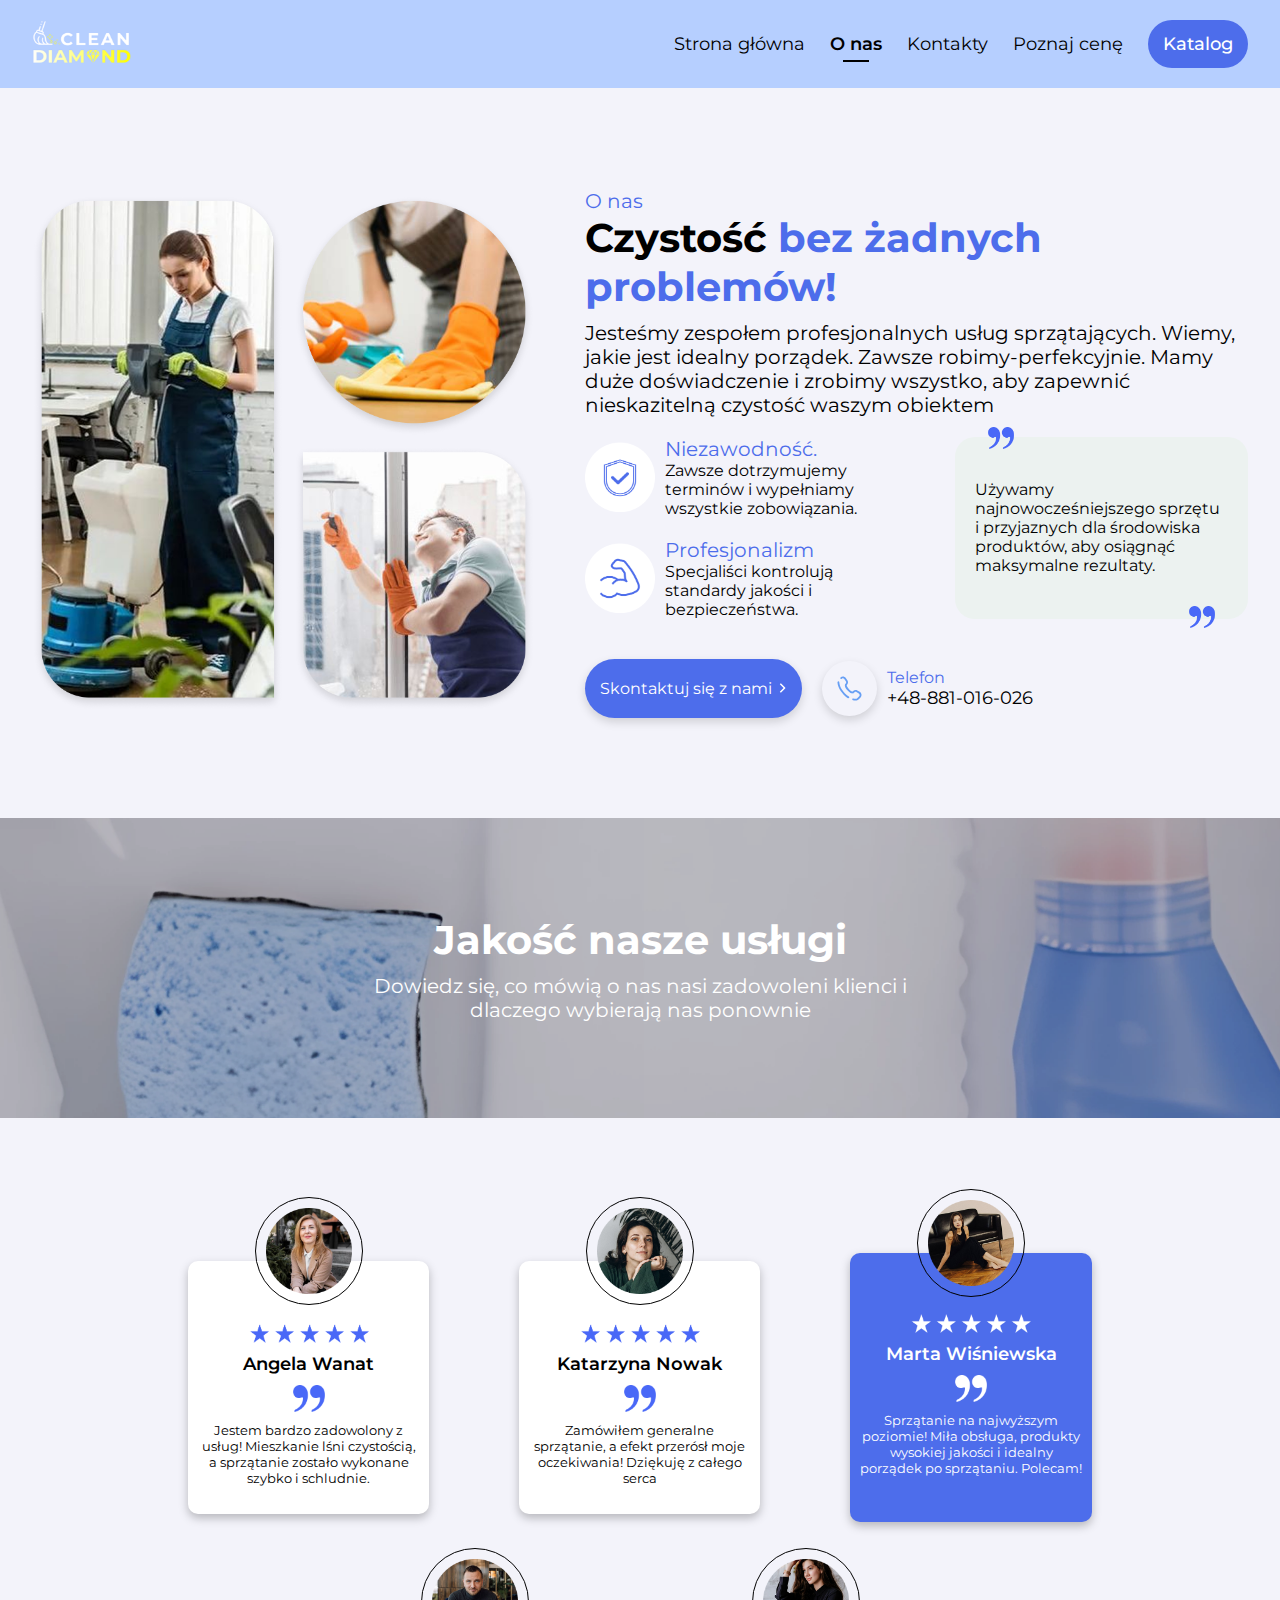
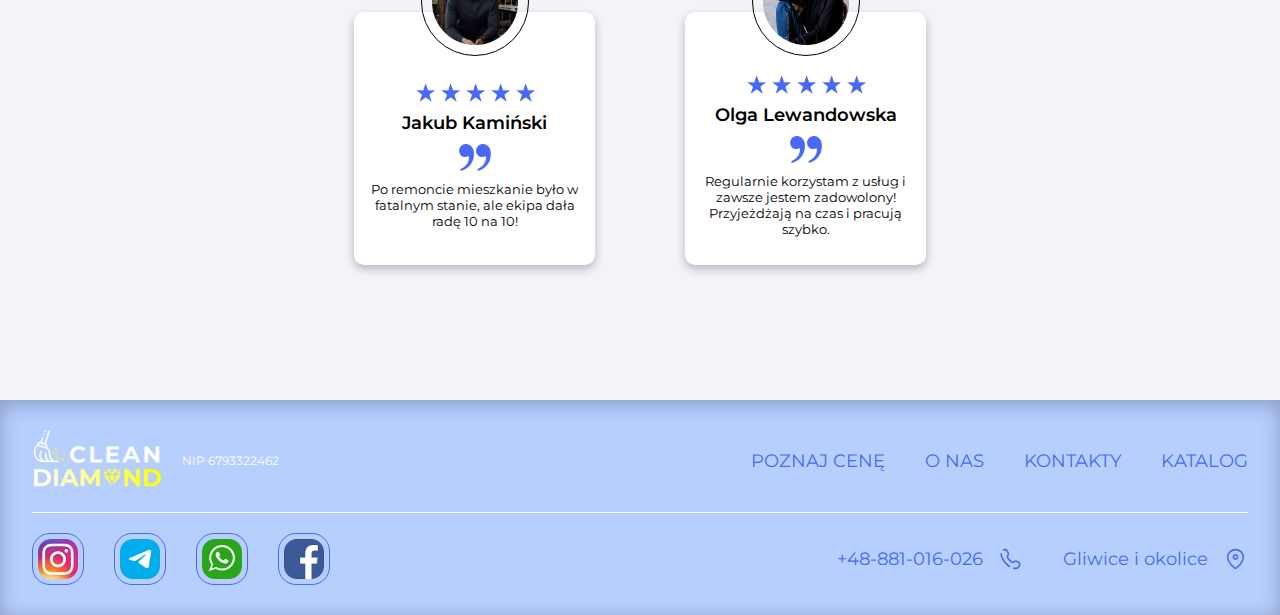
==== pages/about.html @ b9f2140c "fix" ====
<!DOCTYPE html>
<html lang="en">
<head>
  <meta charset="UTF-8">
  <meta name="viewport" content="width=device-width, initial-scale=1.0">
  <title>Clean Diamond | About</title>
  <link rel="stylesheet" href="../css/index.css">
  <link rel="stylesheet" href="../css/styles.css">
</head>
<body>

  <header class="header__wrapper">
    <div class="container">
      <nav class="navbar">
        <div class="navbar__logo">
          <img src="../imgs/logo.png" alt="">
        </div>
        <div class="navbar__info">
          <a class="navbar__info_number" href="tel:+48881016026">
            <p class="navbar__info_number_phone">+48-881-016-026</p>
            <img src="../icons/phone.svg" alt="">
          </a>
          <a class="navbar__info_location" href="https://www.google.com/maps" target="_blank">
            <p class="navbar__info_location_text">Gliwice i okolice</p>
            <img src="../icons/location.png" alt="">
          </a>
        </div>
        <div class="navbar__buttons">
          <ul class="navbar__links">
            <a href="../index.html" class="navbar__link">
              <li>Strona główna</li>
            </a>
            <a href="about.html" class="navbar__link navbar__active">
              <li>O nas</li>
            </a>
            <a href="contact.html" class="navbar__link">
              <li>Kontakty</li>
            </a>
            <a href="priceCalculator.html" class="navbar__link">
              <li>Poznaj cenę</li>
            </a>
            <a class="navbar__btn" href="#">Katalog</a>
          </ul>
        </div>
        <button class="navbar__burger_btn">
          <img src="../icons/burger_icon.png" alt="">
        </button>
      </nav>
    </div>
    <div class="header__mini_wrapper">
      <div class="header__mini_container">
        <a class="header__mini_catalog_btn" href="#">Katalog</a>
        <div class="headerr__mini_links_container">
          <a class="header__mini_link" href="../index.html">
            <div class="header__mini_link_info">
              <img src="../icons/home_icon.png" alt="">
              <p class="header__mini_link_info_text">Strona główna</p>
            </div>
            <img src="../icons/arrow_right.svg" alt="">
          </a>
          <a class="header__mini_link" href="about.html">
            <div class="header__mini_link_info">
              <img src="../icons/info_icon.png" alt="">
              <p class="header__mini_link_info_text header__mini_active">O nas</p>
            </div>
            <img src="../icons/arrow_right.svg" alt="">
          </a>
          <a class="header__mini_link" href="contact.html">
            <div class="header__mini_link_info">
              <img src="../icons/phone_icon.svg" alt="">
              <p class="header__mini_link_info_text">Kontakty</p>
            </div>
            <img src="../icons/arrow_right.svg" alt="">
          </a>
          <a class="header__mini_link" href="priceCalculator.html">
            <div class="header__mini_link_info">
              <img src="../icons/calculator_icon.png" alt="">
              <p class="header__mini_link_info_text">Poznaj cenę</p>
            </div>
            <img src="../icons/arrow_right.svg" alt="">
          </a>
          <a class="header__mini_link" href="tel:+48881016026">
            <div class="header__mini_info_number">
              <p class="header__mini_info_number_phone">+48-881-016-026</p>
              <img src="../icons/phone.svg" alt="">
            </div>
          </a>
          <a class="header__mini_link" href="https://www.google.com/maps" target="_blank">
            <div class="header__mini_info_location">
              <p class="header__mini_info_location_text">Gliwice i okolice</p>
              <img src="../icons/location.png" alt="">
            </div>
          </a>
        </div>
      </div>
    </div>
  </header>
  <section class="hero__wrapper_about">
    <div class="container hero__container_about">
      <div class="hero__img_container_about">
        <img src="../imgs/about_hero_img.png" alt="">
      </div>
      <div class="hero__content_container_about">
        <div class="hero__text_container">
          <div class="hero__content_title_container">
            <div class="hero__content_title_text">
              <p class="hero__content_title_about">O nas</p>
              <h4 class="hero__content_title_about_about">Czystość <span>bez żadnych problemów!</span></h4>
            </div>
            <p class="hero__content_title_desc_about">Jesteśmy zespołem profesjonalnych usług sprzątających. Wiemy, jakie jest idealny porządek. Zawsze robimy-perfekcyjnie. Mamy duże doświadczenie i zrobimy wszystko, aby zapewnić nieskazitelną czystość waszym obiektem</p>
          </div>
          <div class="hero__info_container_about">
            <div class="hero__cards_container">
              <div class="hero__card_container">
                <img src="../icons/verified_icon.png" alt="">
                <div class="hero__card_text_container">
                  <p class="hero__card_title">
                    Niezawodność.
                  </p>
                  <p class="hero__card_desc">Zawsze dotrzymujemy terminów i wypełniamy wszystkie zobowiązania.</p>
                </div>
              </div>
              <div class="hero__card_container">
                <img src="../icons/strong_arm_icon.png" alt="">
                <div class="hero__card_text_container">
                  <p class="hero__card_title">
                    Profesjonalizm
                  </p>
                  <p class="hero__card_desc">Specjaliści kontrolują standardy jakości i bezpieczeństwa.</p>
                </div>
              </div>
            </div>
            <div class="hero__quote_container">
              <div class="hero__quote_img_top">
                <img src="../icons/quotes_icon.png" alt="">
              </div>
              <p class="hero__quote_text">Używamy najnowocześniejszego sprzętu i przyjaznych dla środowiska produktów, aby osiągnąć maksymalne rezultaty.</p>
              <div class="hero__quote_img_bottom">
                <img src="../icons/quotes_icon.png" alt="">
              </div>
            </div>
          </div>
        </div>
        <div class="hero__btns_container_about">
          <a class="hero__contact_btn_about" href="../pages/contact.html">
            <p class="hero__contact_btn_text_about">Skontaktuj się z nami</p>
            <img src="../icons//arrow_right_white.svg" alt="">
          </a>
          <div class="hero__contact_phone_about">
            <div class="hero__contact_phone_img_about">
              <img src="../icons/phone.svg" alt="">
            </div>
            <div class="hero__contact_phone_text_about">
              <p class="hero__contact_phone_title_about">Telefon</p>
              <p class="hero__contact_phone_desc_about">+48-881-016-026</p>
            </div>
          </div>
        </div>
      </div>
    </div>
  </section>
  <section class="info__wrapper">
    <div class="info__img_container">
      <img src="../imgs/about_section_img.png" alt="">
    </div>
    <div class="info__text_wrapper">
      <div class="container info__container">
        <div class="info__text_container">
          <h4 class="info__text_title">Jakość nasze usługi</h4>
          <p class="info__text_desc">Dowiedz się, co mówią o nas nasi zadowoleni klienci i dlaczego wybierają nas ponownie</p>
        </div>
      </div>
    </div>
  </section>
  <section class="reviews__wrapper about">
    <div class="container reviews__container">
      <div class="reviews__content about">
        <div class="reviews__cards__container about">
          <div class="review__card about">
            <div class="review__card_img about">
              <img src="../imgs/anna_img.png" alt="">
            </div>
            <div class="review__name about">
              <div class="review__rating">
                <img src="../icons/blue_star_small.png" alt="">
                <img src="../icons/blue_star_small.png" alt="">
                <img src="../icons/blue_star_small.png" alt="">
                <img src="../icons/blue_star_small.png" alt="">
                <img src="../icons/blue_star_small.png" alt="">
              </div>
            <h4 class="review__person_name about">Angela Wanat</h4>
            </div>
            <img src="../icons/quotes_icon.png" alt="">
            <p class="review__text about">Jestem bardzo zadowolony z usług! Mieszkanie lśni czystością, a sprzątanie zostało wykonane szybko i schludnie.</p>
          </div>
          <div class="review__card about">
            <div class="review__card_img about">
              <img src="../imgs/katarzyna_img.png" alt="">
            </div>
            <div class="review__name about">
              <div class="review__rating">
                <img src="../icons/blue_star_small.png" alt="">
                <img src="../icons/blue_star_small.png" alt="">
                <img src="../icons/blue_star_small.png" alt="">
                <img src="../icons/blue_star_small.png" alt="">
                <img src="../icons/blue_star_small.png" alt="">
              </div>
            <h4 class="review__person_name about">Katarzyna Nowak</h4>
            </div>
            <img src="../icons/quotes_icon.png" alt="">
            <p class="review__text about">Zamówiłem generalne sprzątanie, a efekt przerósł moje oczekiwania! Dziękuję z całego serca</p>
          </div>
          <div class="review__card about review__card_main about">
            <div class="review__card_img about">
              <img src="../imgs/marta_img.png" alt="">
            </div>
            <div class="review__name about">
              <div class="review__rating">
                <img src="../icons/white_star_small.png" alt="">
                <img src="../icons/white_star_small.png" alt="">
                <img src="../icons/white_star_small.png" alt="">
                <img src="../icons/white_star_small.png" alt="">
                <img src="../icons/white_star_small.png" alt="">
              </div>
            <h4 class="review__person_name review__person_name_main about">Marta Wiśniewska</h4>
            </div>
            <img src="../icons/quotes_white_icon.png" alt="">
            <p class="review__text review__text_main about">Sprzątanie na najwyższym poziomie! Miła obsługa, produkty wysokiej jakości i idealny porządek po sprzątaniu. Polecam!</p>
          </div>
          <div class="review__card about">
            <div class="review__card_img about">
              <img src="../imgs/jakub_img.png" alt="">
            </div>
            <div class="review__name about">
              <div class="review__rating">
                <img src="../icons/blue_star_small.png" alt="">
                <img src="../icons/blue_star_small.png" alt="">
                <img src="../icons/blue_star_small.png" alt="">
                <img src="../icons/blue_star_small.png" alt="">
                <img src="../icons/blue_star_small.png" alt="">
              </div>
            <h4 class="review__person_name about">Jakub Kamiński</h4>
            </div>
            <img src="../icons/quotes_icon.png" alt="">
            <p class="review__text about">Po remoncie mieszkanie było w fatalnym stanie, ale ekipa dała radę 10 na 10!</p>
          </div>
          <div class="review__card about">
            <div class="review__card_img about">
              <img src="../imgs/olga_img.png" alt="">
            </div>
            <div class="review__name about">
              <div class="review__rating">
                <img src="../icons/blue_star_small.png" alt="">
                <img src="../icons/blue_star_small.png" alt="">
                <img src="../icons/blue_star_small.png" alt="">
                <img src="../icons/blue_star_small.png" alt="">
                <img src="../icons/blue_star_small.png" alt="">
              </div>
            <h4 class="review__person_name about">Olga Lewandowska</h4>
            </div>
            <img src="../icons/quotes_icon.png" alt="">
            <p class="review__text about">Regularnie korzystam z usług i zawsze jestem zadowolony! Przyjeżdżają na czas i pracują szybko.</p>
          </div>
        </div>
      </div>
    </div>
  </section>
  <footer class="footer__wrapper">
    <div class="container footer__container">
      <div class="footer__top">
        <div class="footer__top_logo">
          <img src="../imgs/logo.png" alt="">
          <p class="footer__top_nip">NIP <span>679</span><span>332</span><span>2462</span></p>
        </div>
        <div class="footer__links_top">
          <a class="footer__link_top" href="priceCalculator.html">Poznaj cenę</a>
          <a class="footer__link_top" href="about.html">O nas</a>
          <a class="footer__link_top" href="contact.html">Kontakty</a>
          <a class="footer__link_top" href="#">Katalog</a>
        </div>
      </div>
      <div class="footer__divider"></div>
      <div class="footer__bottom">
        <div class="footer__bottom_socials">
          <a class="footer__bottom_social" href="#">
            <img src="../icons/instagram_default.png" alt="">
          </a>
          <a class="footer__bottom_social" href="#">
            <img src="../icons/telegram_default.png" alt="">
          </a>
          <a class="footer__bottom_social" href="#">
            <img src="../icons/whatapp_default.png" alt="">
          </a>
          <a class="footer__bottom_social" href="#">
            <img src="../icons/facebook_default.png" alt="">
          </a>
        </div>
        <div class="footer__links_bottom">
          <a class="footer__link_bottom" href="tel:+48881016026">
            <p class="footer__link_phone"><span>+48-881</span><span>-016-026</span></p>
            <img src="../icons/phone_darkblue_icon.svg" alt="">
          </a>
          <a class="footer__link_bottom" href="https://www.google.com/maps" target="_blank">
            <p class="footer__link_location">Gliwice i okolice</p>
            <img src="../icons/location_darkblue_icon.svg" alt="">
          </a>
        </div>
      </div>
    </div>
  </footer>

  <script src="../js/navbarHandler.js" defer></script>
</body>
</html>
---- css/index.css ----
@import url('https://fonts.googleapis.com/css2?family=Montserrat:ital,wght@0,100..900;1,100..900&display=swap');

:root {
  --clr-white: #fff;
  --clr-black: #000;
  --clr-lightblue: #B6CFFF;
  --clr-blue: #4D6DEB;
  --clr-darkblue: #08091D;
  --clr-grey: #F3F3FA;
  --clr-darkgrey: #888888;
  --clr-yellow: #F3F301;
  --clr-lightgreen: #ECF2F0;
}

* {
  margin: 0;
  padding: 0;
  font-family: "Montserrat", serif;
  list-style: none;
  text-decoration: none;
  box-sizing: border-box;
}

html, body {
  margin: 0;
  padding: 0;
  height: 100%;
}

html {
  scroll-behavior: smooth;
}

html::-webkit-scrollbar {
  display: none;
}

body {
  background-color: var(--clr-grey);
}

a {
  color: var(--clr-black);
}

img,
picture,
video,
canvas,
svg {
  display: block;
  max-width: 100%;
  user-select: none;
  -webkit-user-drag: none;
}

button {
  display: inline-block;
  padding: 0;
  border: none;
  background: none;
  cursor: pointer;
}

.container {
  height: 100%;
  width: 100%;
  margin-left: auto;
  margin-right: auto;
  padding-left: .5rem;
  padding-right: .5rem;
  padding: 0 2rem;
}

.overflow_hidden {
  overflow: hidden;
}

@media (min-width: 475px) {
  .container {
    max-width: 475px;
  }
}

@media (min-width: 640px) {
  .container {
    max-width: 640px;
  }
}

@media (min-width: 768px) {
  .container {
    max-width: 768px;
  }
}

@media (min-width: 1024px) {
  .container {
    max-width: 1024px;
  }
}

@media (min-width: 1280px) {
  .container {
    max-width: 1280px;
  }
}

@media (min-width: 1536px) {
  .container {
    max-width: 1536px;
  }
}
---- css/styles.css ----
.header__wrapper {
  background-color: var(--clr-lightblue);
  height: 88px;
  width: 100%;
  z-index: 10;
}

.navbar {
  display: flex;
  align-items: center;
  justify-content: space-between;
  position: relative;
  height: 100%;
}

.navbar__logo img {
  width: 100%;
  height: 100%;
  max-width: 100px;
  max-height: 47px;
}

.navbar__info {
  display: flex;
  align-items: center;
  gap: 40px;
}

.navbar__info_number,
.navbar__info_location {
  display: flex;
  align-items: center;
  gap: 15px;
}

.navbar__info_number img,
.navbar__info_location img {
  width: 100%;
  height: 100%;
  max-width: 25px;
  max-height: 25px;
}

.navbar__info_number_phone,
.navbar__info_location_text {
  text-wrap: nowrap;
  font-size: 18px;
}

.navbar__buttons {
  display: flex;
  align-items: center;
}

.navbar__links {
  display: flex;
  align-items: center;
  height: 100%;
  gap: 25px;
}

.navbar__link {
  font-size: 18px;
  font-weight: 400;
  padding: 5px 0;
  position: relative;
  text-decoration: none;
}

.navbar__link::after {
  content: "";
  position: absolute;
  bottom: -2px;
  left: 50%;
  width: 0;
  height: 2px;
  background-color: var(--clr-black);
  transition: width 0.3s ease-in-out, left 0.3s ease-in-out;
}

.navbar__link:hover::after {
  width: 50%;
  left: 25%;
}

.navbar__active {
  font-weight: 600;
  position: relative;
}

.navbar__active::after {
  content: "";
  position: absolute;
  bottom: -2px;
  left: 25%;
  width: 50%;
  height: 2px;
  background-color: var(--clr-black);
}

.navbar__active:hover::after {
  width: 50%;
  left: 25%;
}

.navbar__btn {
  background-color: var(--clr-blue);
  border-radius: 45px;
  padding: 13px 15px;
  font-size: 18px;
  color: var(--clr-white);
  font-weight: 500;
}

.navbar__burger_btn {
  display: none;
}

.header__mini_wrapper {
  display: none;
  position: absolute;
  width: 100%;
  height: 100%;
  justify-content: center;
  background-color: rgba(243, 243, 250, 0.95);
  z-index: 10;
}

.header__mini_wrapper.open {
  display: flex;
}

.header__mini_container {
  width: 100%;
  padding: 20px;
  display: flex;
  flex-direction: column;
  gap: 20px;
}

.header__mini_catalog_btn {
  text-align: center;
  background-color: var(--clr-blue);
  color: var(--clr-white);
  border-radius: 5px;
  font-size: 18px;
  padding: 13px 55px;
  font-weight: 500;
}

.headerr__mini_links_container {
  display: flex;
  flex-direction: column;
  gap: 10px;
}

.header__mini_link {
  display: flex;
  align-items: center;
  justify-content: space-between;
  padding: 10px 20px;
  background-color: var(--clr-white);
  border-radius: 5px;
}

.header__mini_link img {
  width: 100%;
  height: 100%;
  max-width: 15px;
  max-height: 30px;
}

.header__mini_link_info {
  display: flex;
  align-items: center;
  gap: 10px;
}

.header__mini_link_info img {
  width: 100%;
  height: 100%;
  max-width: 30px;
  max-height: 30px;
}

.header__mini_link_info_text {
  font-size: 18px;
}

.header__mini_active {
  font-weight: 600;
}

.header__mini_info {
  display: flex;
  flex-direction: column;
  gap: 5px;
}

.header__mini_info_number,
.header__mini_info_location {
  display: flex;
  align-items: center;
  justify-content: center;
  gap: 15px;
  flex: 1;
}

.hero__wrapper_home {
  display: flex;
}

.hero__container_home {
  display: flex;
  flex-direction: column;
}

.hero__container_content_home {
  min-height: 650px;
  height: auto;
  display: flex;
  align-items: center;
  justify-content: space-between;
  gap: 3rem;
}

.hero__img_container_home img {
  width: 100%;
  height: 100%;
  max-width: 531px;
  max-height: 531px;
}

.hero__info_container_home {
  display: flex;
  flex-direction: column;
  gap: 20px;
  max-width: 549px;
  width: 100%;
}

.hero__info_title_home {
  font-size: 60px;
  width: 100%;
  overflow-wrap: anywhere;
}

.hero__info_title_home span {
  color: var(--clr-blue);
}

.hero__info_desc_home {
  font-size: 20px;
}

.hero__info_btns_home {
  display: flex;
  align-items: center;
  gap: 15px;
}

.hero__info_price_btn_home {
  display: flex;
  align-items: center;
  background-color: var(--clr-blue);
  padding: 15px;
  color: var(--clr-white);
  border-radius: 45px;
  gap: 10px;
  font-weight: 500;
  box-shadow: 0 4px 10px rgba(0, 0, 0, 0.15);
}

.hero__info_inst_btn_home {
  background-color: var(--clr-yellow);
  flex-shrink: 0;
  border-radius: 45px;
  padding: 13px;
  box-shadow: 0 4px 10px rgba(0, 0, 0, 0.15);
}

.hero__info_price_btn_home img {
  width: 100%;
  height: 100%;
  max-width: 10px;
  max-height: 20px;
}

.hero__info_inst_btn_home img {
  width: 100%;
  height: 100%;
  max-width: 25px;
  max-height: 25px;
}

.experience__wrapper {
  background-color: var(--clr-darkblue);
}

.experience__container {
  display: flex;
  flex-direction: column;
  justify-content: center;
  min-height: 800px;
  height: auto;
}

.experience__cards_container {
  position: relative;
  display: flex;
  justify-content: space-between;
  transform: translateY(5rem);
}

.experience__cards_container img {
  width: fit-content;
}

.experience__card {
  max-width: 382px;
  display: flex;
  flex-direction: column;
  gap: 10px;
  background-color: rgba(253, 254, 255, 0.95);
  border-radius: 20px;
  padding: 30px 60px;
  box-shadow: 0 4px 10px rgba(0, 0, 0, 0.15);
}

.experience__card img {
  width: 100%;
  height: 100%;
  max-width: 50px;
  max-height: 50px;
}

.experience__card_title {
  font-size: 20px;
}

.experience__card_desc {
  font-size: 18px;
}

.experience__info_container {
  display: flex;
  align-items: center;
  justify-content: space-between;
}

.experience__info_text_container {
  max-width: 609px;
  display: flex;
  flex-direction: column;
  gap: 40px;
}

.experience__info_top_text {
  display: flex;
  flex-direction: column;
  gap: 15px;
}

.experience__info_text_title_container {
  display: flex;
  flex-direction: column;
  gap: 5px;
}

.experience__info_text_about {
  background-color: var(--clr-blue);
  border-radius: 5px;
  padding: 5px 10px;
  color: var(--clr-white);
  width: fit-content;
  font-size: 20px;
}

.experience__info_text_title {
  color: var(--clr-white);
  font-size: 40px;
  font-weight: 400;
}

.experience__info_text_desc {
  font-size: 20px;
  color: var(--clr-white);
}

.experience__info_img_container {
  flex-shrink: 0;
}

.experience__info_img_container img {
  width: 100%;
  height: 100%;
  max-width: 494px;
  max-height: 361px;
}

.experience__info_experience_container {
  display: flex;
  align-items: center;
  width: 100%;
  gap: 50px;
}

.experience__info_experience {
  display: flex;
  flex-direction: column;
}

.experience__info_experience_title {
  color: var(--clr-yellow);
  font-size: 30px;
  font-weight: 400;
}

.experience__info_experience_desc {
  font-size: 16px;
  color: var(--clr-white);
  max-width: 90%;
}

.experience__companies_container {
  left: 0;
  top: 0;
  position: relative;
  transform: translateY(-6rem);
  width: 100%;
  background-color: var(--clr-white);
  display: flex;
  align-items: center;
  justify-content: center;
  flex-wrap: wrap;
  gap: 130px;
  border-radius: 20px;
  padding: 70px 0;
  box-shadow: 0 4px 10px rgba(0, 0, 0, 0.1);
}

.experience__company img {
  width: 100%;
  height: 100%;
  max-width: 226px;
  max-height: 60px;
}

.reviews__wrapper {
  min-height: 800px;
  height: auto;
  display: flex;
}

.reviews__container {
  position: relative;
  display: flex;
  flex-direction: column;
  justify-content: center;
  height: auto;
}

.reviews__content {
  display: flex;
  flex-direction: column;
  justify-content: center;
  align-items: center;
  padding: 0 0 100px 0;
  gap: 20px;
  position: relative;
}

.reviews__title {
  font-size: 40px;
  text-align: center;
  margin-bottom: 7rem;
}

.reviews__title span {
  color: var(--clr-blue);
}

.reviews__cards__container {
  display: flex;
  flex-wrap: wrap;
  align-items: center;
  justify-content: center;
  gap: 40px;
}

.review__card {
  display: flex;
  align-items: center;
  justify-content: center;
  flex-direction: column;
  gap: 10px;
  background-color: var(--clr-white);
  border-radius: 10px;
  position: relative;
  padding: 80px 10px 20px 10px;
  width: 100%;
  height: 100%;
  max-width: 309px;
  height: 273px;
  box-shadow: 0 4px 10px rgba(0, 0, 0, 0.25);
}

.review__card img {
  width: 100%;
  height: 100%;
  max-width: 44px;
  max-height: 27px;
}

.review__card_main {
  background-color: var(--clr-blue);
  height: 100%;
  height: 291px;
}

.review__card_img img {
  width: 100%;
  height: 100%;
  max-width: 120px;
  max-height: 120px;
}

.review__card_main > .review__card_img img {
  width: 100%;
  height: 100%;
  max-width: 130px;
  max-height: 130px;
}

.review__card_img {
  position: absolute;
  top: -5rem;
  padding: 10px;
  border-radius: 100px;
  border: 1px solid var(--clr-black);
  width: fit-content;
}

.review__name {
  display: flex;
  flex-direction: column;
  align-items: center;
  gap: 5px;
}

.review__rating {
  display: flex;
  align-items: center;
  justify-content: center;
  flex-wrap: wrap;
  width: 100%;
  max-width: 170px;
  gap: 5px;
}

.review__rating img {
  width: 100%;
  height: 100%;
  max-width: 30px;
  max-height: 30px;
}

.review__person_name {
  font-size: 21px;
  text-align: center;
  font-weight: 600;
}

.review__person_name_main {
  color: var(--clr-white);
}

.review__text {
  font-size: 16px;
  color: var(--clr-black);
  text-align: center;
}

.review__text_main {
  color: var(--clr-white);
  font-size: 18px;
}

.footer__wrapper {
  display: flex;
  align-items: center;
  padding: 30px 0;
  box-shadow: inset 0 4px 20px rgba(0, 0, 0, 0.25);
  background-color: var(--clr-lightblue);
  min-height: 186px;
}

.footer__container {
  display: flex;
  flex-direction: column;
  gap: 20px;
}

.footer__top,
.footer__bottom {
  display: flex;
  align-items: center;
  justify-content: space-between;
}

.footer__top_logo {
  display: flex;
  align-items: center;
  gap: 20px;
}

.footer__top_logo img {
  width: 100%;
  height: 100%;
  max-width: 130px;
  max-height: 62px;
}

.footer__top_nip {
  color: #FDFDFD;
  font-size: 12px;
}

.footer__links_top,
.footer__links_bottom {
  display: flex;
  align-items: center;
  gap: 40px;
}

.footer__link_top {
  text-transform: uppercase;
}

.footer__link_top,
.footer__link_bottom {
  color: #4968F7;
  font-size: 18px;
  display: flex;
  align-items: center;
  gap: 15px;
}

.footer__divider {
  width: 100%;
  height: 1px;
  background-color: var(--clr-white);
}

.footer__bottom_socials {
  display: flex;
  align-items: center;
  gap: 30px;
}

.footer__bottom_social {
  padding: 5px;
  border-radius: 18px;
  border: 1px solid #4968F7;
}

.footer__bottom_social img {
  width: 100%;
  height: 100%;
  max-width: 40px;
  max-height: 40px;
}

.navbar__info_number img,
.navbar__info_location img {
  width: 100%;
  height: 100%;
  max-width: 25px;
  max-height: 25px;
}

.services__wrapper {
  margin-top: 60px;
  margin-bottom: 60px;
}

.services__container {
  display: flex;
  flex-direction: column;
  gap: 50px;
}

.services__content_container {
  display: flex;
  gap: 100px;
}

.services__content_left {
  display: flex;
  flex-direction: column;
  gap: 15px;
}

.services__content_img {
  background-color: #DDE1F8;
  border-radius: 0 100px 40px 0;
  width: 358px;
  max-width: 358px;
  height: 635px;
  max-height: 635px;
  position: relative;
}

.services__content_img img {
  position: absolute;
  width: 100%;
  transform: translateX(1.5rem);
}

.services__content_left_btns {
  display: flex;
  gap: 20px;
}

.services__content_left_order_btn {
  display: flex;
  align-items: center;
  justify-content: center;
  background-color: var(--clr-blue);
  border-radius: 46px;
  padding: 20px 15px;
  color: var(--clr-white);
  box-shadow: 0 4px 10px rgba(0, 0, 0, 0.15);
  gap: 5px;
  flex: 1;
}

.services__content_left_order_btn img {
  width: 100%;
  height: 100%;
  max-width: 10px;
  max-height: 20px;
}

.services__content_left_phone {
  display: flex;
  align-items: center;
  justify-content: center;
  padding: 15px;
  border-radius: 110px;
  background-color: var(--clr-white);
  box-shadow: 0 4px 10px rgba(0, 0, 0, 0.15);
}

.services__content_right {
  flex: 3;
  display: flex;
  flex-direction: column;
  gap: 30px;
}

.service__info_container {
  display: flex;
  flex-direction: column;
  gap: 10px;
}

.service__info_main {
  display: flex;
  align-items: center;
  justify-content: space-between;
  background-color: var(--clr-white);
  flex-wrap: wrap;
  padding: 25px;
  border-radius: 10px;
  gap: 20px;
  box-shadow: 0 4px 10px rgba(0, 0, 0, 0.15);
}

.service__info_main_title {
  display: flex;
  align-items: center;
  gap: 20px;
}

.service__info_main_title img {
  width: 100%;
  height: 100%;
  max-width: 50px;
  max-height: 50px;
}

.service__info_main_title_text {
  font-size: 20px;
}

.service__info_price {
  gap: 5px;
  font-size: 20px;
  color: var(--clr-darkgrey);
  font-weight: 500;
  text-align: end;
  flex-wrap: wrap;
}

.service__info_price_variant {
  display: flex;
  align-items: center;
  justify-content: space-between;
  background-color: #F5F5F5;
  padding: 20px 25px;
  gap: 20px;
}

.service__info_price_variant_title {
  font-size: 20px;
  font-weight: 500;
}

.services__cards_container {
  display: grid;
  grid-template-columns: repeat(2, 1fr);
  gap: 20px;
}

.services__card {
  flex: 1;
  display: flex;
  align-items: center;
  padding: 20px;
  gap: 10px;
  border-radius: 20px;
  background-color: #08091D;
}

.services__card img {
  width: 100%;
  height: 100%;
  max-width: 78px;
  max-height: 78px;
}

.services__card_text {
  display: flex;
  flex-direction: column;
  gap: 10px;
  overflow-wrap: anywhere;
  width: 100%;
}

.services__card_title {
  color: var(--clr-white);
  font-size: 18px;
  font-weight: 500;
}

.services__card_desc {
  color: var(--clr-white);
  font-size: 16px;
  font-weight: 400;
  overflow-wrap: anywhere;
}

.hero__wrapper_contact {
  margin-top: 1rem;
  min-height: 90vh;
}

.hero__container_contact {
  display: flex;
  justify-content: center;
  gap: 4rem;
  position: relative;
  top: -100px;
  height: fit-content;
}

.hero__wrapper_img_contact {
  width: 100%;
  height: 300px;
  overflow: hidden;
}

.hero__wrapper_img_contact img {
  width: 100%;
  height: 100%;
  object-fit: cover;
}

.hero__form_container {
  display: flex;
  flex-direction: column;
  height: 100%;
  gap: 15px;
  flex: 1;
  min-height: 519px;
  background-color: var(--clr-white);
  box-shadow: 0 4px 10px rgba(0, 0, 0, 0.15);
  border-radius: 15px;
  padding: 20px;
}

.hero__form_title {
  font-size: 20px;
  font-weight: 600;
}

.form__input_container {
  display: flex;
  flex-direction: column;
  gap: 5px;
}

.form__inputs__container {
  flex: 1;
  display: flex;
  flex-direction: column;
  gap: 20px;
}

.form__textarea_container {
  flex: 1;
}

.form__name_input_text {
  font-size: 14px;
  font-weight: 600;
}

.form__input_field {
  background-color: #F8F8F8;
  padding: 13px 21px;
  border-radius: 5px;
  font-size: 16px;
  color: #97969B;
  border: none;
  resize: none;
}

.form__input_field::placeholder {
  font-size: 16px;
  color: #97969B;
}

.form__input_field:focus {
  outline: none;
}

.form__textarea {
  flex: 1;
}

.form__bottom_btns {
  display: flex;
  align-items: center;
  justify-content: space-between;
}

.form__bottom_btns_agree {
  display: flex;
  align-items: center;
  gap: 10px;
}

.form__bottom_btn_agree_text {
  font-size: 14px;
}

.form__bottom_btns_send {
  background-color: var(--clr-blue);
  color: var(--clr-white);
  font-size: 18px;
  padding: 13px 15px;
  font-weight: 500;
  border-radius: 45px;
}

.form__bottom_btns_radio {
  appearance: none;
  width: 23px;
  height: 23px;
  border: 2px solid #0057ff;
  border-radius: 4px;
  flex-shrink: 0;
  display: flex;
  align-items: center;
  justify-content: center;
  cursor: pointer;
  position: relative;
  background-color: white;
}

.form__bottom_btns_radio:checked::after {
  content: '';
  width: 6px;
  height: 12px;
  border-right: 3px solid var(--clr-white);
  border-bottom: 3px solid var(--clr-white);
  position: absolute;
  top: 50%;
  left: 50%;
  transform: translate(-50%, -65%) rotate(40deg);
}


.form__bottom_btns_radio:checked {
  background-color: #0057ff;
}

.hero__info_container_contact {
  display: flex;
  align-items: flex-end;
  flex: 2;
}

.hero__info_wrapper_contact {
  display: flex;
  flex-direction: column;
  width: 100%;
  gap: 3rem;
}

.hero__info_title_container_contact {
  display: flex;
  flex-direction: column;
  gap: 5px;
}

.hero__info_title_contact {
  font-size: 40px;
}

.hero__info_title_contact span {
  color: var(--clr-blue);
}

.hero__info_desc_contact {
  font-size: 20px;
}

.hero__info_content_container {
  display: flex;
  gap: 30px;
}

.hero__info_socials {
  display: flex;
  flex-direction: column;
  gap: 30px;
}

.hero__info_social {
  display: flex;
  align-items: center;
  background-color: var(--clr-white);
  gap: 15px;
  padding: 15px 20px;
  border-radius: 15px;
  box-shadow: 0 4px 10px rgba(0, 0, 0, 0.15);
}

.hero__info_social img {
  width: 100%;
  height: 100%;
  max-width: 50px;
  max-height: 50px;
}

.hero__info_social_text {
  display: flex;
  flex-direction: column;
  gap: 10px;
  overflow-wrap: anywhere;
}

.hero__info_social_title {
  font-size: 20px;
}

.hero__info_social_desc {
  font-size: 18px;
}

.hero__info_qrcode {
  border-radius: 15px;
  flex-shrink: 0;
}

.hero__info_qrcode img {
  height: 100%;
  width: 100%;
  object-fit: cover;
  max-width: 275px;
  border-radius: 15px;
  box-shadow: 0 4px 10px rgba(0, 0, 0, 0.15);
}

.hero__wrapper_about {
  padding: 50px 0;
}

.hero__container_about {
  min-height: 70vh;
  height: auto;
  display: flex;
  align-items: center;
  gap: 50px;
}

.hero__img_container_about img {
  width: 100%;
  height: 100%;
  max-width: 503px;
  max-height: 516px;
}

.hero__content_container_about {
  display: flex;
  gap: 40px;
  flex: 2;
  flex-direction: column;
}

.hero__text_container {
  display: flex;
  flex-direction: column;
  gap: 20px;
}

.hero__content_title_container {
  display: flex;
  flex-direction: column;
  gap: 10px;
}

.hero__content_title_text {
  display: flex;
  flex-direction: column;
}

.hero__content_title_about {
  color: var(--clr-blue);
  font-size: 20px;
}

.hero__content_title_about_about {
  color: var(--clr-black);
  font-size: 40px;
}

.hero__content_title_about_about span {
  color: var(--clr-blue);
}

.hero__content_title_desc_about {
  font-size: 20px;
}

.hero__info_container_about {
  display: flex;
  justify-content: center;
  gap: 81px;
}

.hero__cards_container {
  display: flex;
  flex-direction: column;
  gap: 20px;
  flex: 2;
}

.hero__card_container {
  display: flex;
  align-items: center;
  gap: 10px;
}

.hero__card_container img {
  width: 100%;
  height: 100%;
  max-width: 70px;
  max-height: 70px;
}

.hero__card_text_container {
  display: flex;
  flex-direction: column;
}

.hero__card_title {
  color: var(--clr-blue);
  font-size: 20px;
}

.hero__card_desc {
  font-size: 16px;
}

.hero__quote_container {
  display: flex;
  flex-direction: column;
  align-items: center;
  justify-content: center;
  background-color: var(--clr-lightgreen);
  border-radius: 20px;
  padding: 20px;
  position: relative;
  flex: 1.75;
}

.hero__quote_img_top,
.hero__quote_img_bottom {
  width: 100%;
  height: 100%;
  max-width: 44px;
  max-height: 27px;
  display: flex;
  align-items: center;
  justify-content: center;
  position: absolute;
}

.hero__quote_img_top {
  top: -0.75rem;
  align-self: flex-start;
  padding-left: 0.5rem;
}

.hero__quote_img_bottom {
  bottom: -0.75rem;
  align-self: flex-end;
  padding-right: 0.5rem;
}

.hero__btns_container_about {
  display: flex;
  align-items: center;
  gap: 20px;
}

.hero__contact_btn_about {
  display: flex;
  align-items: center;
  padding: 20px 15px;
  border-radius: 45px;
  gap: 5px;
  background-color: var(--clr-blue);
  color: var(--clr-white);
  font-size: 16px;
  box-shadow: 0 4px 10px rgba(0, 0, 0, 0.15);
}

.hero__contact_btn_about img {
  width: 100%;
  height: 100%;
  max-width: 10px;
  max-height: 20px;
}

.hero__contact_phone_img_about img {
  width: 100%;
  height: 100%;
  max-width: 25px;
  max-height: 25px;
}

.hero__contact_phone_about {
  display: flex;
  align-items: center;
  gap: 10px;
}

.hero__contact_phone_img_about {
  padding: 15px;
  border-radius: 110px;
  box-shadow: 0 4px 10px rgba(0, 0, 0, 0.15);
}

.hero__contact_phone_text_about {
  display: flex;
  flex-direction: column;
}

.hero__contact_phone_title_about {
  color: var(--clr-blue);
  font-size: 16px;
}

.hero__contact_phone_desc_about {
  color: var(--clr-black);
  font-size: 18px;
}

.info__wrapper {
  width: 100%;
  position: relative;
  display: flex;
  justify-content: center;
  min-height: 300px;
}

.info__img_container {
  position: absolute;
  inset: 0;
  width: 100%;
  height: 100%;
  z-index: -1;
}

.info__img_container img {
  width: 100%;
  height: 100%;
  object-fit: cover;
}

.info__text_wrapper {
  width: 100%;
  background-color: rgba(8, 9, 29, 0.25);
  display: flex;
  align-items: center;
  justify-content: center;
  padding: 20px;
}

.info__container {
  display: flex;
  align-items: center;
  justify-content: center;
  height: 100%;
}

.info__text_container {
  display: flex;
  flex-direction: column;
  align-items: center;
  justify-content: center;
  width: 550px;
  gap: 10px;
}

.info__text_title {
  color: var(--clr-white);
  font-size: 40px;
  text-align: center;
}

.info__text_desc {
  color: var(--clr-white);
  font-size: 20px;
  text-align: center;
}

.reviews__wrapper.about {
  min-height: 0;
  padding: 10px 0;
  display: flex;
  align-items: center;
  justify-content: center;
}

.reviews__content.about {
  display: flex;
  padding: 125px 0;
}

.review__card.about {
  height: 253px;
  width: 100%;
  max-width: 241px;
  padding: 55px 10px 20px 10px;
}

.review__card_main.about {
  height: 269px;
  width: 100%;
  max-width: 242px;
  padding: 35px 10px 20px 10px;
}

.review__card_img.about {
  top: -4rem;
}

.review__card_img.about {
  width: 100%;
  height: 100%;
  max-width: 108px;
  max-height: 108px;
}

.review__name.about {
  gap: 10px;
}

.review__name.about > .review__rating img {
  width: 100%;
  height: 100%;
  max-width: 20px;
  max-height: 20px;
}

.review__person_name.about,
.review__person_name_main.about {
  font-size: 18px;
}

.review__text.about,
.review__text_main.about {
  font-size: 13px;
}

.reviews__cards__container.about {
  gap: 20px;
  display: flex;
  align-items: center;
  justify-content: center;
}

.hero__wrapper_calc {
  margin-top: 4rem;
  margin-bottom: 4rem;
  display: flex;
  flex-direction: column;
  gap: 40px;
}

.hero__title_calc_wrapper {
  background: linear-gradient(90deg, #D4EDFF, #A2BBEB);
  width: 100%;
  height: 100%;
  max-height: 168px;
  height: 168px;
}

.hero__title_calc_container {
  display: flex;
  align-items: center;
  position: relative;
}

.hero__title_calc_text {
  font-size: 40px;
  display: flex;
  flex-direction: column;
}

.hero__title_calc_text span {
  color: var(--clr-blue);
}

.hero__title_calc_container img {
  position: absolute;
  right: 0;
  bottom: 0;
  width: 100%;
  height: 210px;
  max-width: 483px;
  max-height: 210px;
  transform: translateX(-0.5rem)
}

.hero__content_calc_container {
  display: flex;
  gap: 50px;
}

.hero__services_lists_container {
  display: flex;
  flex-direction: column;
  gap: 20px;
}

.hero__services_list {
  background-color: var(--clr-white);
  border-radius: 10px;
  display: flex;
  flex-direction: column;
  padding: 20px 25px;
  gap: 15px;
}

.hero__services_title {
  font-size: 20px;
  color: var(--clr-black);
}

.hero__services {
  display: flex;
  flex-direction: column;
  gap: 15px;
}

.hero__service {
  display: flex;
  align-items: center;
  padding: 8px 12px;
  border-left: 1px solid #97969B;
  gap: 20px;
}

.hero__service_name {
  font-size: 18px;
  font-weight: 500;
  flex: 1;
  overflow-wrap: anywhere;
}

.hero__services_lists_container {
  flex: 2;
}

.hero__services_divider {
  display: flex;
  align-items: center;
  justify-content: space-between;
  padding: 20px 25px;
  background-color: var(--clr-white);
  border-radius: 10px;
  box-shadow: 0 4px 10px rgba(0, 0, 0, 0.15);
}

.hero__services_divider_title {
  font-size: 20px;
}

.hero__services_divider_desc {
  background-color: #F8F8F8;
  border-radius: 5px;
  padding: 13px 20px;
  width: 100%;
  max-width: 200px;
  display: flex;
  align-items: center;
  justify-content: center;
  color: #97969B;
  font-size: 16px;
}

.hero__service_btn {
  appearance: none;
  width: 23px;
  height: 23px;
  border: 2px solid #0057ff;
  border-radius: 4px;
  flex-shrink: 0;
  display: flex;
  align-items: center;
  justify-content: center;
  cursor: pointer;
  position: relative;
  background-color: white;
}

.hero__service_btn:checked::after {
  content: '';
  width: 6px;
  height: 12px;
  border-right: 3px solid var(--clr-white);
  border-bottom: 3px solid var(--clr-white);
  position: absolute;
  top: 50%;
  left: 50%;
  transform: translate(-50%, -65%) rotate(40deg);
}

.hero__service_btn:checked {
  background-color: #0057ff;
}

.form__error_msg {
  color: #FF6366;
  font-size: 16px;
  font-weight: 500;
  display: none;
}

@media (max-width: 1536px) {
  .experience__cards_container {
    gap: 4rem;
  }

  .services__content_container {
    gap: 80px;
  }

  .reviews__cards__container.about {
    gap: 90px;
  }
}

@media (max-width: 1280px) {

  .hero__container_content_home {
    flex-direction: column-reverse;
    margin: 3rem 0;
  }

  .reviews__cards__container {
    gap: 100px;
  }

  .navbar__info {
    display: none;
  }

  .hero__container_contact {
    top: -80px;
  }
}

@media (max-width: 1024px) {

  .footer__divider {
    display: none;
  }

  .footer__container {
    display: flex;
    flex-direction: column;
    gap: 30px;
  }

  .footer__top {
    flex-direction: column;
    gap: 30px;
  }

  .footer__top_logo {
    flex-direction: column;
    gap: 30px;
  }

  .footer__top_nip {
    font-size: 18px;
  }

  .footer__link_top {
    font-size: 16px;
  }

  .footer__links_top {
    flex-direction: column;
    gap: 20px;
  }

  .footer__links_bottom {
    display: none;
  }

  .footer__bottom {
    justify-content: center;
  }

  .footer__bottom_social {
    padding: 3px;
    border-radius: 18px;
    border-color: var(--clr-white);
  }

  .footer__bottom_social img {
    width: 30px;
    height: 30px;
  }

  .hero__title_calc_text {
    font-size: 25px;
  }

  .experience__card {
    flex: 1;
    min-width: 100%;
  }

  .experience__cards_container {
    flex-wrap: wrap;
  }

  .experience__info_container {
    flex-direction: column;
  }

  .experience__container {
    min-height: 1050px;
  }

  .experience__info_container {
    gap: 40px;
  }

  .experience__info_img_container {
    width: 100%;
    display: flex;
    align-items: center;
    justify-content: center;
  }

  .services__content_img {
    overflow: hidden;
    width: 100%;
    max-width: none;
    display: flex;
    align-items: center;
    justify-content: center;
  }

  .services__content_img img {
    width: 450px;
    transform: translateX(-1.5rem);
    height: 100%;
    object-fit: cover;
  }

  .services__content_container {
    flex-direction: column;
    gap: 40px;
  }

  .services__cards_container {
    grid-template-columns: repeat(1, 1fr);
  }

  .hero__container_contact {
    top: -60px;
  }

  .hero__info_content_container {
    flex-direction: column;
  } 

  .hero__info_qrcode img {
    width: 100%;
    max-width: none;
  }

  .hero__form_container {
    gap: 34px;
  }
  
  .form__bottom_btns_agree {
    overflow-wrap: none;
    width: 100%;
  }

  .form__bottom_btns {
    flex-direction: column;
    gap: 34px;
  }

  .form__bottom_btns_send {
    width: 100%;
  }

  .hero__info_title_contact {
    font-size: 30px;
  }

  .hero__info_desc_contact {
    font-size: 15px;
  }

  .hero__info_social_title {
    font-size: 16px;
  }

  .hero__info_social_desc {
    font-size: 16px;
  }

  .hero__container_about {
    flex-direction: column;
  }

  .hero__info_container_about {
    flex-direction: column;
    gap: 40px;
  }

  .hero__content_title {
    font-size: 30px;
  }

  .hero__content_title_desc_about,
  .hero__card_title {
    font-size: 16px;
  }

  .hero__card_desc,
  .hero__quote_text {
    font-size: 14px;
  }

  .reviews__content.about {
    padding: 100px 0 75px 0;
  }
}

@media (max-width: 768px) {

  .hero__content_calc_container {
    position: relative;
  }

  .hero__calc_form {
    position: absolute;
    height: fit-content;
    width: calc(100% - 2 * 32px);
    left: 32px;
    transform: translateY(-7rem);
  }

  .hero__wrapper_calc {
    margin-top: 1.5rem;
  }
  
  .hero__title_calc_container img {
    display: none;
  }

  .hero__services_lists_container {
    margin-top: 28rem;
  }

  .hero__title_calc_text {
    display: none;
  }

  .hero__content_calc_container {
    flex-direction: column;
  }

  .experience__info_experience_container {
    gap: 20px;
  }

  .hero__info_title_home {
    font-size: 40px;
  }

  .navbar__buttons {
    display: none;
  }

  .navbar__info_location {
    display: flex;
  }

  .navbar__burger_btn {
    display: inline-block;
    display: flex;
    align-items: center;
    justify-content: center;
  }

  .navbar__burger_btn img {
    width: 30px;
    height: 30px;
  }

  .service__info_main_title_text,
  .service__info_price_variant_title,
  .service__info_price {
    font-size: 18px;
  }

  .hero__container_contact {
    top: -120px;
    flex-direction: column;
  }

  .hero__info_wrapper_contact {
    gap: 1rem;
  }

  .services__card {
    padding: 10px 15px;
  }
}

@media (max-width: 640px) {
  .experience__info_experience_container {
    gap: 0;
  }

  .services__content_img {
    overflow: visible;
  }

  .services__content_img img {
    transform: translateX(1rem);
    width: 100%;
    max-width: none;
  }

  .hero__contact_btn_about {
    justify-content: center;
    flex: 1;
  }

  .hero__contact_phone_text_about {
    display: none;
  }

  .price__main {
    display: none;
  }

  .service__info_main_title {
    gap: 10px;
  }
}

@media (max-width: 475px) {
  .navbar__info_location {
    gap: 5px;
  }

  .navbar__info_location_text {
    font-size: 14px;
  }

  .hero__contact_btn_text_about {
    font-size: 14px;
  }
}

@media (max-width: 370px) {
  .navbar__info_location img {
    display: none;
  }
}
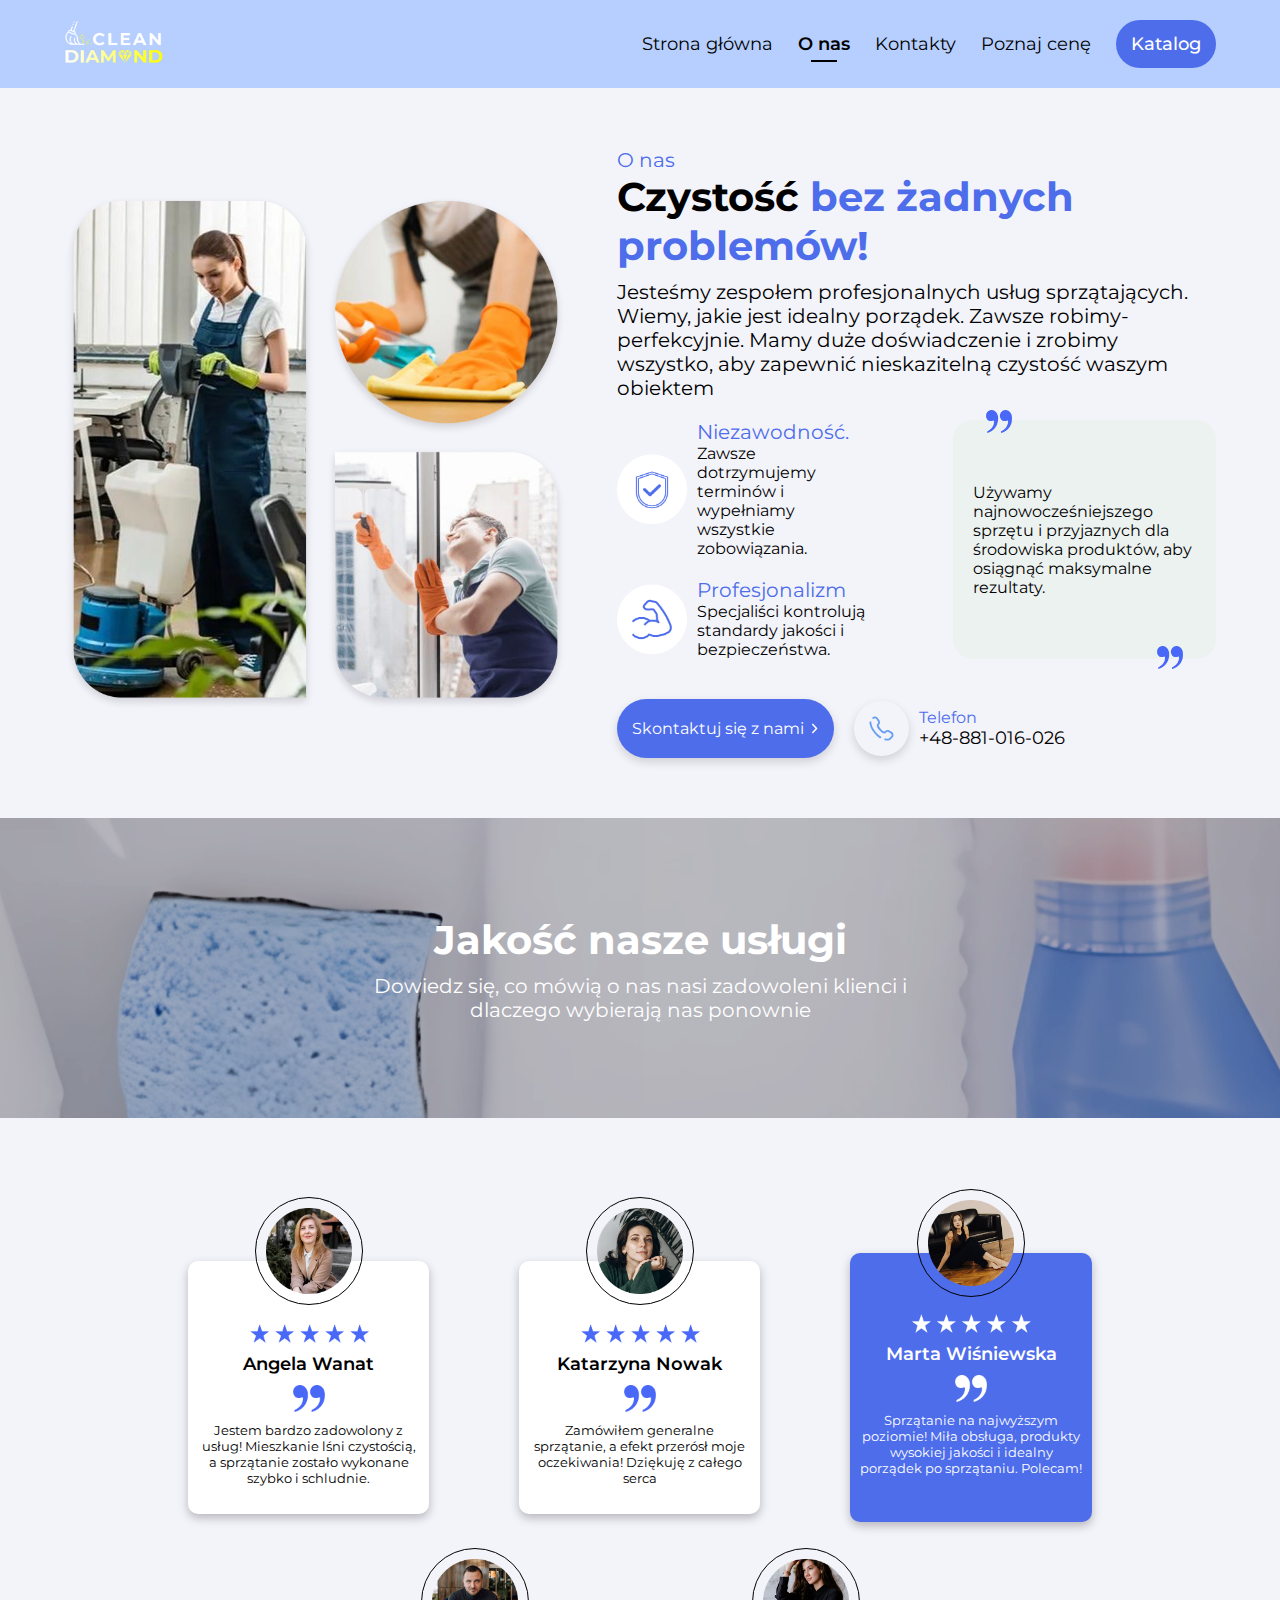
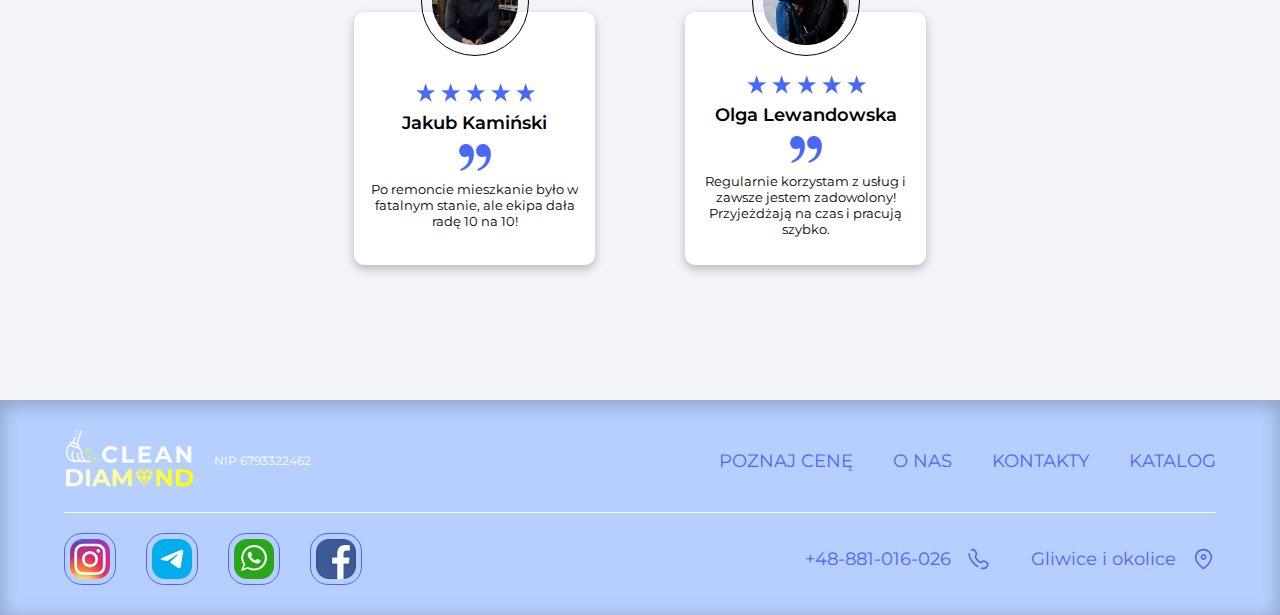
==== commit 306d8b42: "fix" ====
--- a/pages/about.html
+++ b/pages/about.html
@@ -39,7 +39,7 @@
             <a href="priceCalculator.html" class="navbar__link">
               <li>Poznaj cenę</li>
             </a>
-            <a class="navbar__btn" href="#">Katalog</a>
+            <a class="navbar__btn" href="services.html">Katalog</a>
           </ul>
         </div>
         <button class="navbar__burger_btn">
@@ -49,7 +49,7 @@
     </div>
     <div class="header__mini_wrapper">
       <div class="header__mini_container">
-        <a class="header__mini_catalog_btn" href="#">Katalog</a>
+        <a class="header__mini_catalog_btn" href="services.html">Katalog</a>
         <div class="headerr__mini_links_container">
           <a class="header__mini_link" href="../index.html">
             <div class="header__mini_link_info">
@@ -276,7 +276,7 @@
           <a class="footer__link_top" href="priceCalculator.html">Poznaj cenę</a>
           <a class="footer__link_top" href="about.html">O nas</a>
           <a class="footer__link_top" href="contact.html">Kontakty</a>
-          <a class="footer__link_top" href="#">Katalog</a>
+          <a class="footer__link_top" href="services.html">Katalog</a>
         </div>
       </div>
       <div class="footer__divider"></div>
--- a/css/index.css
+++ b/css/index.css
@@ -67,9 +67,7 @@
   width: 100%;
   margin-left: auto;
   margin-right: auto;
-  padding-left: .5rem;
-  padding-right: .5rem;
-  padding: 0 2rem;
+  padding: 0 4rem;
 }
 
 .overflow_hidden {
--- a/css/styles.css
+++ b/css/styles.css
@@ -163,7 +163,7 @@
   border-radius: 5px;
 }
 
-.header__mini_link img {
+.header__mini_link > img {
   width: 100%;
   height: 100%;
   max-width: 15px;
@@ -204,6 +204,14 @@
   justify-content: center;
   gap: 15px;
   flex: 1;
+}
+
+.header__mini_info_number img,
+.header__mini_info_location img {
+  width: 100%;
+  height: 100%;
+  max-width: 20px;
+  max-height: 20px;
 }
 
 .hero__wrapper_home {
@@ -879,12 +887,23 @@
   width: 100%;
   height: 300px;
   overflow: hidden;
+  position: relative;
+  clip-path: polygon(0 100%, 100% 60%, 100% 0, 0 0);
 }
 
 .hero__wrapper_img_contact img {
   width: 100%;
-  height: 100%;
+  height: 700px;
   object-fit: cover;
+  transform: translateY(-20rem);
+}
+
+.hero__wrapper_img_overlay {
+  position: absolute;
+  width: 100%;
+  height: 100%;
+  z-index: 1;
+  background-color: rgba(0, 0, 0, 0.2);
 }
 
 .hero__form_container {
@@ -962,8 +981,16 @@
   gap: 10px;
 }
 
+.form__bottom_btns_agree:hover {
+  cursor: pointer;
+}
+
 .form__bottom_btn_agree_text {
   font-size: 14px;
+}
+
+.form__bottom_btn_agree_text:hover {
+  cursor: pointer;
 }
 
 .form__bottom_btns_send {
@@ -1304,13 +1331,17 @@
   inset: 0;
   width: 100%;
   height: 100%;
+  overflow: hidden;
   z-index: -1;
 }
 
 .info__img_container img {
+  position: absolute;
   width: 100%;
   height: 100%;
   object-fit: cover;
+  top: 0;
+  left: 0;
 }
 
 .info__text_wrapper {
@@ -1493,16 +1524,25 @@
 .hero__service {
   display: flex;
   align-items: center;
-  padding: 8px 12px;
-  border-left: 1px solid #97969B;
   gap: 20px;
+}
+
+.hero__service:hover {
+  cursor: pointer;
 }
 
 .hero__service_name {
   font-size: 18px;
   font-weight: 500;
+  height: 100%;
   flex: 1;
   overflow-wrap: anywhere;
+  border-left: 1px solid #97969B;
+  padding: 8px 12px;
+}
+
+.hero__service_name:hover {
+  cursor: pointer;
 }
 
 .hero__services_lists_container {
@@ -1523,8 +1563,9 @@
   font-size: 20px;
 }
 
-.hero__services_divider_desc {
+.hero__services_divider_input {
   background-color: #F8F8F8;
+  border: none;
   border-radius: 5px;
   padding: 13px 20px;
   width: 100%;
@@ -1532,8 +1573,17 @@
   display: flex;
   align-items: center;
   justify-content: center;
+  text-align: center;
   color: #97969B;
   font-size: 16px;
+}
+
+.hero__services_divider_input::placeholder {
+  color: #97969B;
+}
+
+.hero__services_divider_input:focus {
+  outline: none;
 }
 
 .hero__service_btn {
@@ -1604,11 +1654,20 @@
   }
 
   .hero__container_contact {
-    top: -80px;
+    top: -50px;
   }
 }
 
 @media (max-width: 1024px) {
+
+  .navbar__links {
+    gap: 15px;
+  }
+
+  .navbar__link,
+  .navbar__btn {
+    font-size: 17px;
+  }
 
   .footer__divider {
     display: none;
@@ -1719,10 +1778,6 @@
     grid-template-columns: repeat(1, 1fr);
   }
 
-  .hero__container_contact {
-    top: -60px;
-  }
-
   .hero__info_content_container {
     flex-direction: column;
   } 
@@ -1795,6 +1850,22 @@
 }
 
 @media (max-width: 768px) {
+
+  .container {
+    padding: 0 2rem;
+  }
+
+  .info__img_container img {
+    object-position: -45rem;
+  }
+
+  .hero__title_calc_wrapper {
+    max-height: 120px;
+  }
+
+  .header__wrapper {
+    height: 80px;
+  }
 
   .hero__content_calc_container {
     position: relative;
@@ -1863,7 +1934,7 @@
   }
 
   .hero__container_contact {
-    top: -120px;
+    top: -140px;
     flex-direction: column;
   }
 
@@ -1877,6 +1948,16 @@
 }
 
 @media (max-width: 640px) {
+
+  .hero__services_divider {
+    flex-direction: column;
+    gap: 15px;
+  }
+
+  .hero__services_divider_input {
+    max-width: none;
+  }
+
   .experience__info_experience_container {
     gap: 0;
   }
@@ -1910,6 +1991,7 @@
 }
 
 @media (max-width: 475px) {
+
   .navbar__info_location {
     gap: 5px;
   }
@@ -1924,6 +2006,11 @@
 }
 
 @media (max-width: 370px) {
+
+  .info__img_container img {
+    object-position: -50rem;
+  }
+
   .navbar__info_location img {
     display: none;
   }
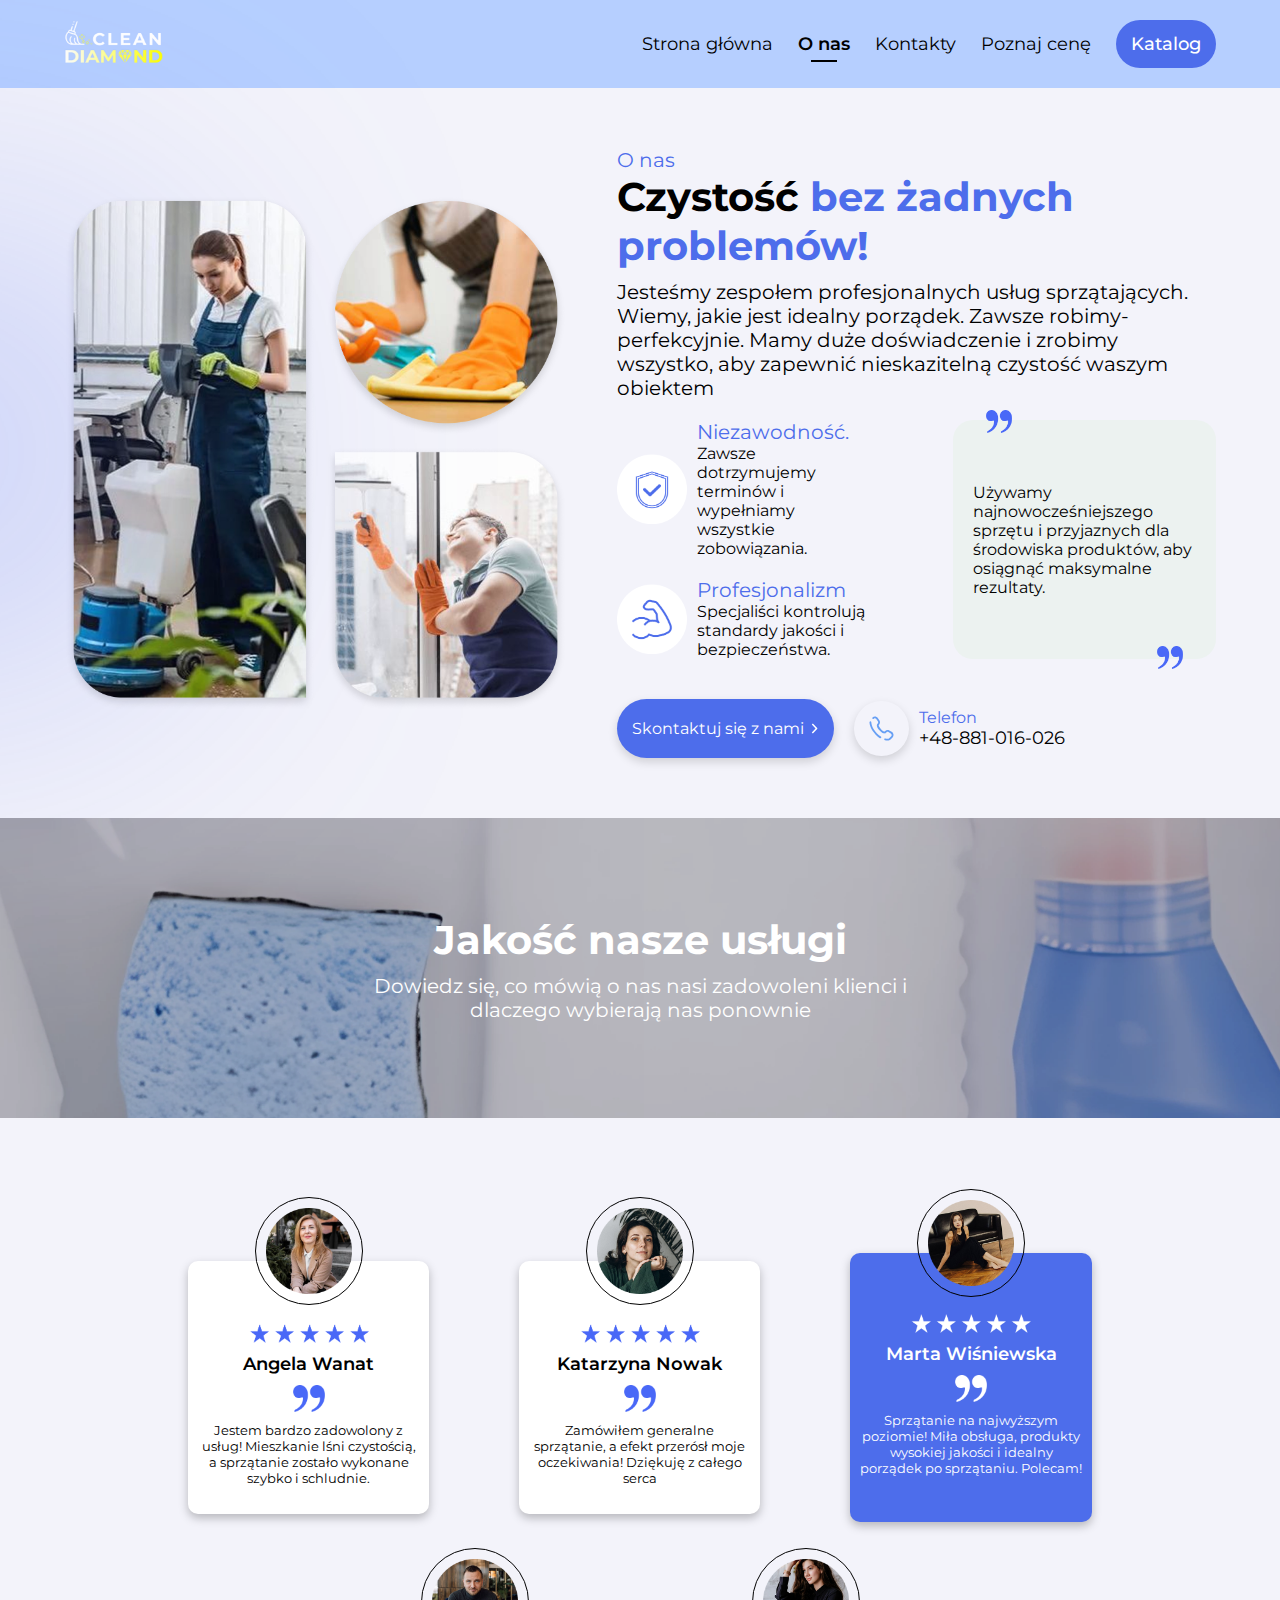
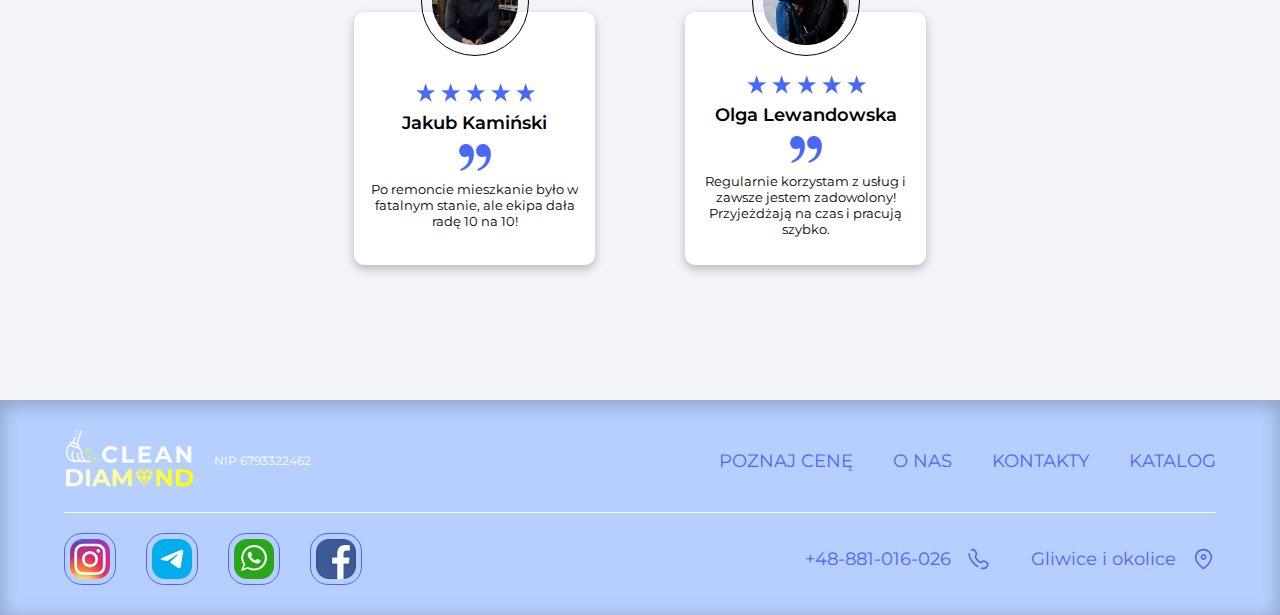
==== commit 6747b466: "fix" ====
--- a/pages/about.html
+++ b/pages/about.html
@@ -147,9 +147,9 @@
             <img src="../icons//arrow_right_white.svg" alt="">
           </a>
           <div class="hero__contact_phone_about">
-            <div class="hero__contact_phone_img_about">
+            <a class="hero__contact_phone_img_about" href="tel: +48881016026">
               <img src="../icons/phone.svg" alt="">
-            </div>
+            </a>
             <div class="hero__contact_phone_text_about">
               <p class="hero__contact_phone_title_about">Telefon</p>
               <p class="hero__contact_phone_desc_about">+48-881-016-026</p>
@@ -282,16 +282,16 @@
       <div class="footer__divider"></div>
       <div class="footer__bottom">
         <div class="footer__bottom_socials">
-          <a class="footer__bottom_social" href="#">
+          <a class="footer__bottom_social" href="https://www.instagram.com/cleaning.gliwice?igsh=MWJ4aXNsM245OTVhMQ==" target="_blank">
             <img src="../icons/instagram_default.png" alt="">
           </a>
-          <a class="footer__bottom_social" href="#">
+          <a class="footer__bottom_social" href="https://t.me//cleandiamondi" target="_blank">
             <img src="../icons/telegram_default.png" alt="">
           </a>
-          <a class="footer__bottom_social" href="#">
+          <a class="footer__bottom_social" href="#" target="_blank">
             <img src="../icons/whatapp_default.png" alt="">
           </a>
-          <a class="footer__bottom_social" href="#">
+          <a class="footer__bottom_social" href="https://www.facebook.com/share/14j6C7MPpZ/?mibextid=wwXIfr" target="_blank">
             <img src="../icons/facebook_default.png" alt="">
           </a>
         </div>
--- a/css/styles.css
+++ b/css/styles.css
@@ -216,15 +216,65 @@
 
 .hero__wrapper_home {
   display: flex;
+  margin-top: 4.5rem;
+  position: relative;
+}
+
+.hero__wrapper_about,
+.hero__wrapper_contact,
+.hero__wrapper_calc,
+.services__wrapper {
+  position: relative;
+}
+
+.services__wrapper::before {
+  content: "";
+  position: absolute;
+  width: 250px;
+  height: 250px;
+  background: rgba(73, 104, 247);
+  border-radius: 50%;
+  filter: blur(200px);
+  top: 50%;
+  left: 0;
+  transform: translate(-75%, -160%);
+}
+
+.hero__wrapper_calc::before {
+  content: "";
+  position: absolute;
+  width: 250px;
+  height: 250px;
+  background: rgba(73, 104, 247);
+  border-radius: 50%;
+  filter: blur(200px);
+  top: 50%;
+  left: 0;
+  transform: translate(-75%, -120%);
+}
+
+.hero__wrapper_home::before,
+.hero__wrapper_about::before,
+.hero__wrapper_contact::before {
+  content: "";
+  position: absolute;
+  width: 250px;
+  height: 250px;
+  background: rgba(73, 104, 247);
+  border-radius: 50%;
+  filter: blur(200px);
+  top: 50%;
+  left: 0;
+  transform: translate(-75%, -50%);
 }
 
 .hero__container_home {
   display: flex;
   flex-direction: column;
+  position: relative;
 }
 
 .hero__container_content_home {
-  min-height: 650px;
   height: auto;
   display: flex;
   align-items: center;
@@ -344,10 +394,12 @@
 
 .experience__card_title {
   font-size: 20px;
+  overflow-wrap: anywhere;
 }
 
 .experience__card_desc {
   font-size: 18px;
+  overflow-wrap: anywhere;
 }
 
 .experience__info_container {
@@ -779,7 +831,7 @@
   justify-content: space-between;
   background-color: var(--clr-white);
   flex-wrap: wrap;
-  padding: 25px;
+  padding: 15px 25px;
   border-radius: 10px;
   gap: 20px;
   box-shadow: 0 4px 10px rgba(0, 0, 0, 0.15);
@@ -1642,7 +1694,6 @@
 
   .hero__container_content_home {
     flex-direction: column-reverse;
-    margin: 3rem 0;
   }
 
   .reviews__cards__container {
@@ -1656,9 +1707,17 @@
   .hero__container_contact {
     top: -50px;
   }
+
+  .hero__title_calc_text {
+    font-size: 35px;
+  }
 }
 
 @media (max-width: 1024px) {
+
+  .hero__title_calc_text {
+    display: none;
+  }
 
   .navbar__links {
     gap: 15px;
@@ -1719,10 +1778,6 @@
   .footer__bottom_social img {
     width: 30px;
     height: 30px;
-  }
-
-  .hero__title_calc_text {
-    font-size: 25px;
   }
 
   .experience__card {
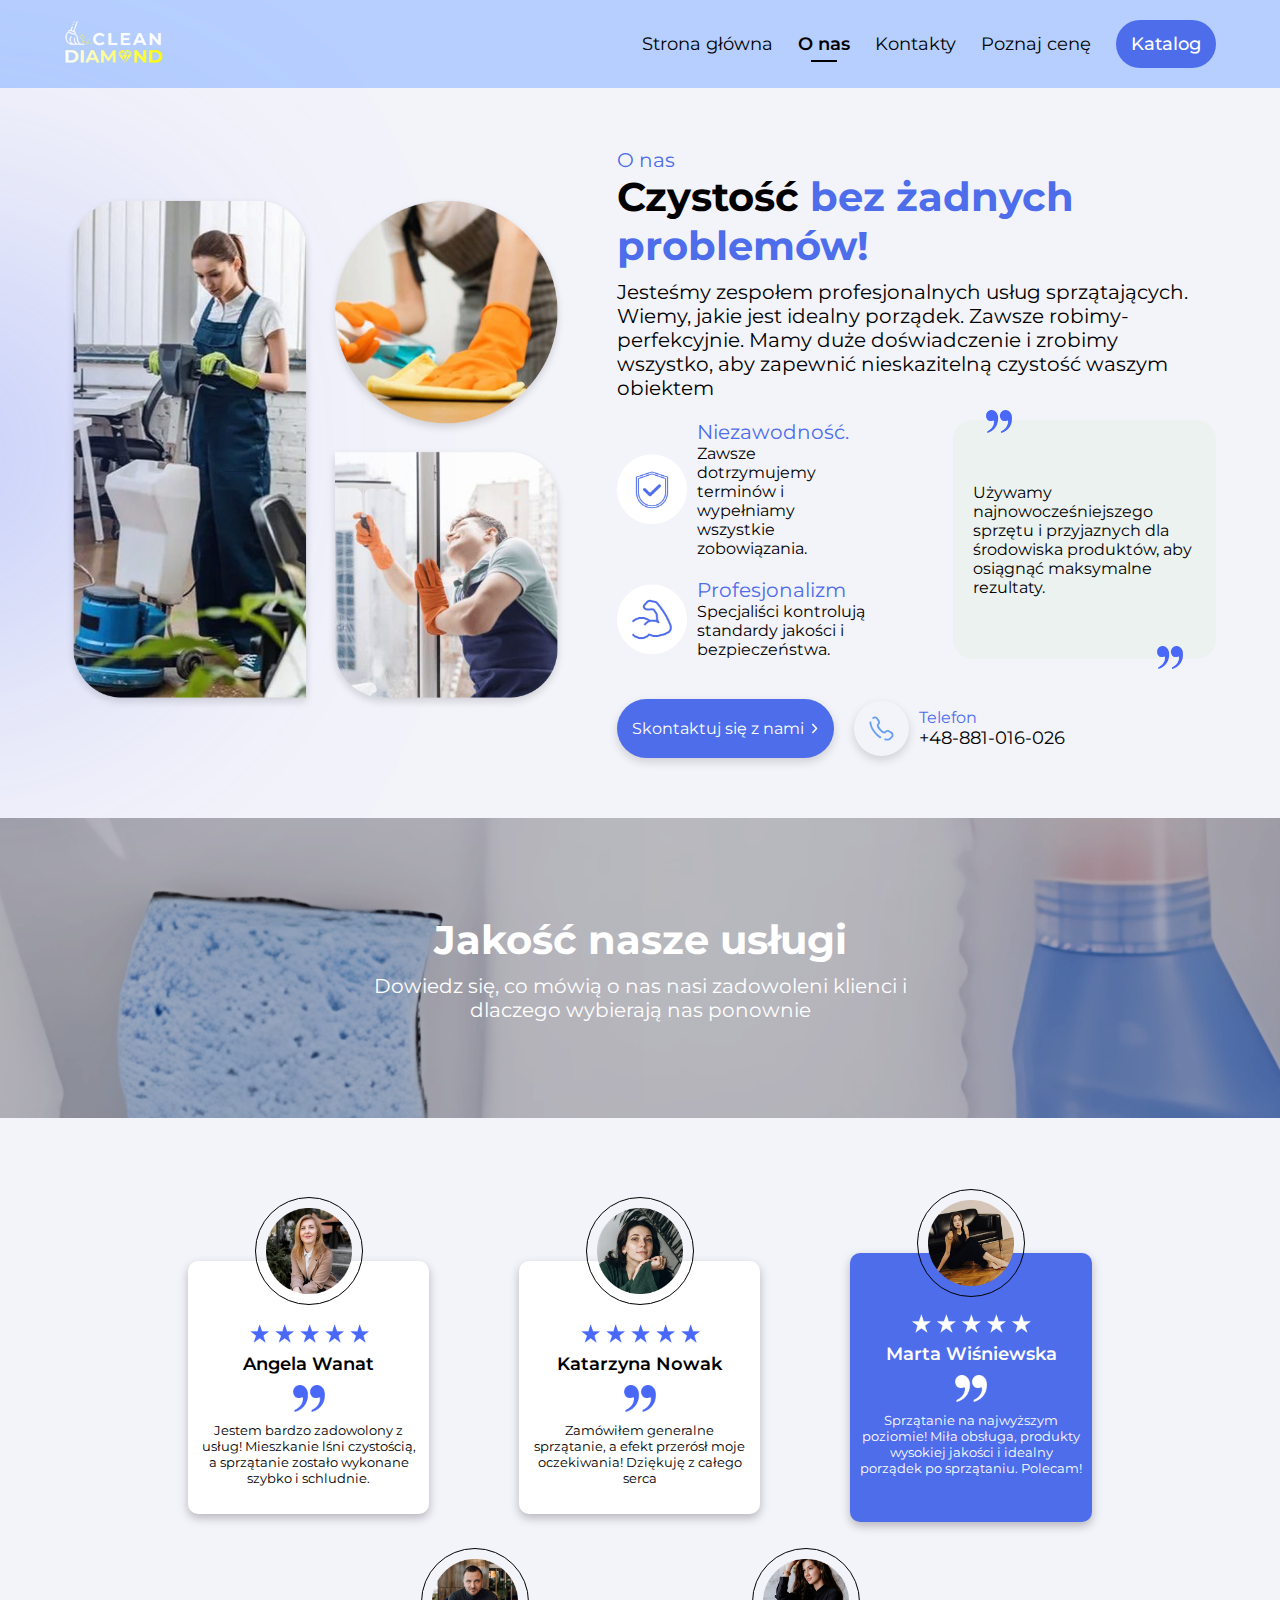
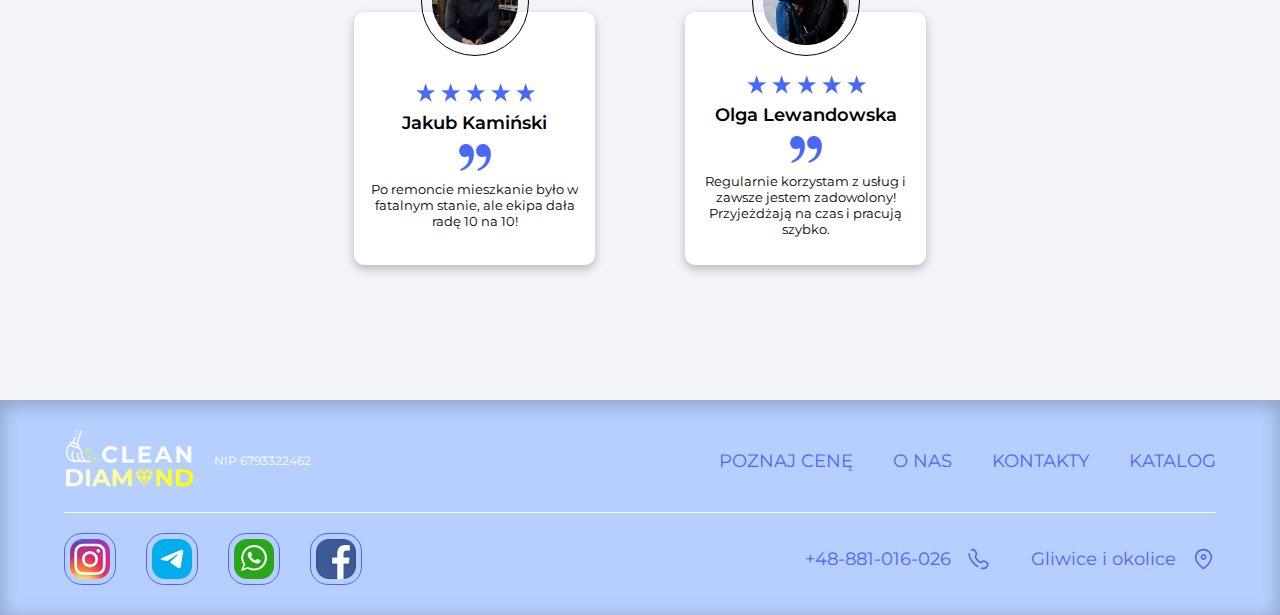
==== commit ac2a95b1: "fix" ====
--- a/pages/about.html
+++ b/pages/about.html
@@ -288,7 +288,7 @@
           <a class="footer__bottom_social" href="https://t.me//cleandiamondi" target="_blank">
             <img src="../icons/telegram_default.png" alt="">
           </a>
-          <a class="footer__bottom_social" href="#" target="_blank">
+          <a class="footer__bottom_social" href="https://wa.me/+48881016026" target="_blank">
             <img src="../icons/whatapp_default.png" alt="">
           </a>
           <a class="footer__bottom_social" href="https://www.facebook.com/share/14j6C7MPpZ/?mibextid=wwXIfr" target="_blank">
--- a/css/styles.css
+++ b/css/styles.css
@@ -234,7 +234,7 @@
   height: 250px;
   background: rgba(73, 104, 247);
   border-radius: 50%;
-  filter: blur(200px);
+  filter: blur(180px);
   top: 50%;
   left: 0;
   transform: translate(-75%, -160%);
@@ -247,7 +247,7 @@
   height: 250px;
   background: rgba(73, 104, 247);
   border-radius: 50%;
-  filter: blur(200px);
+  filter: blur(180px);
   top: 50%;
   left: 0;
   transform: translate(-75%, -120%);
@@ -262,7 +262,7 @@
   height: 250px;
   background: rgba(73, 104, 247);
   border-radius: 50%;
-  filter: blur(200px);
+  filter: blur(180px);
   top: 50%;
   left: 0;
   transform: translate(-75%, -50%);
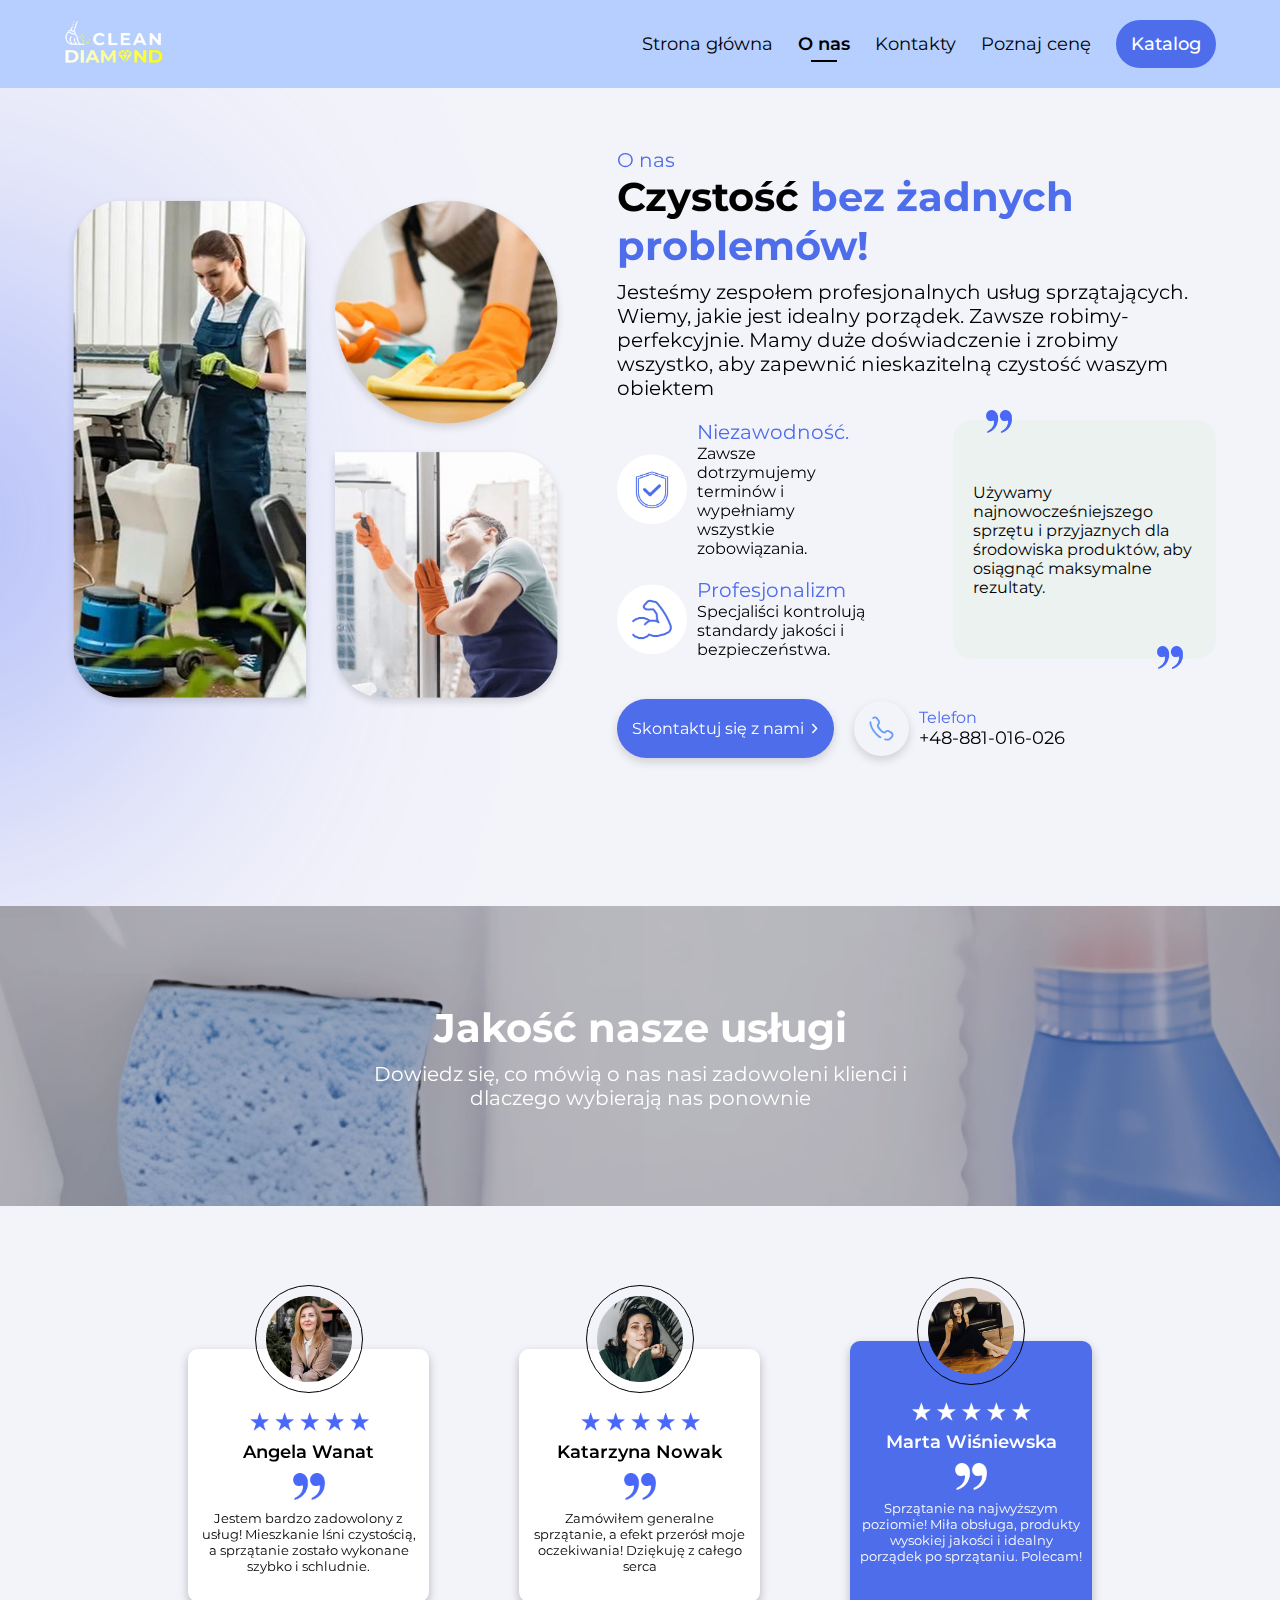
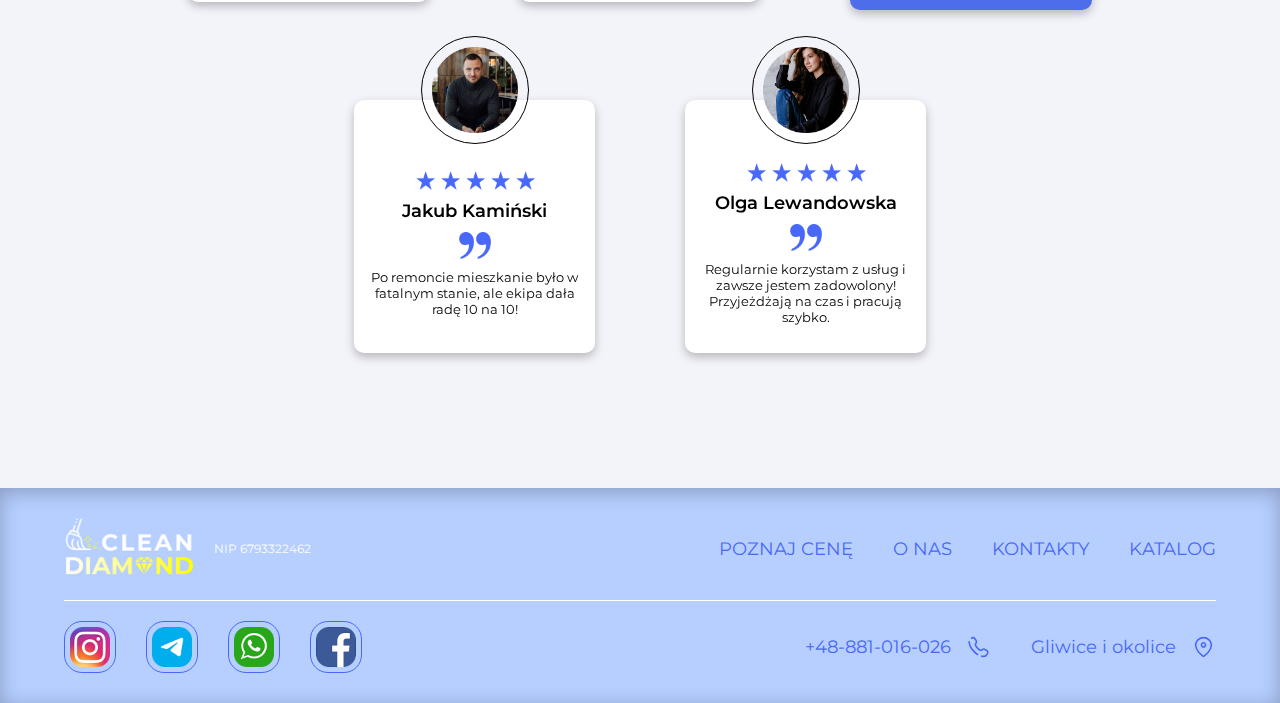
==== commit 4464eb02: "fix" ====
--- a/pages/about.html
+++ b/pages/about.html
@@ -12,9 +12,9 @@
   <header class="header__wrapper">
     <div class="container">
       <nav class="navbar">
-        <div class="navbar__logo">
+        <a class="navbar__logo" href="../index.html">
           <img src="../imgs/logo.png" alt="">
-        </div>
+        </a>
         <div class="navbar__info">
           <a class="navbar__info_number" href="tel:+48881016026">
             <p class="navbar__info_number_phone">+48-881-016-026</p>
--- a/css/styles.css
+++ b/css/styles.css
@@ -3,6 +3,8 @@
   height: 88px;
   width: 100%;
   z-index: 10;
+  position: fixed;
+  top: 0;
 }
 
 .navbar {
@@ -120,10 +122,11 @@
   display: none;
   position: absolute;
   width: 100%;
-  height: 100%;
+  height: 100vh;
   justify-content: center;
   background-color: rgba(243, 243, 250, 0.95);
   z-index: 10;
+  touch-action: none;
 }
 
 .header__mini_wrapper.open {
@@ -163,7 +166,7 @@
   border-radius: 5px;
 }
 
-.header__mini_link > img {
+.header__mini_link>img {
   width: 100%;
   height: 100%;
   max-width: 15px;
@@ -216,7 +219,7 @@
 
 .hero__wrapper_home {
   display: flex;
-  margin-top: 4.5rem;
+  margin-top: calc(88px + 4.5rem);
   position: relative;
 }
 
@@ -229,43 +232,72 @@
 
 .services__wrapper::before {
   content: "";
-  position: absolute;
+  position: fixed;
   width: 250px;
-  height: 250px;
+  height: 500px;
   background: rgba(73, 104, 247);
   border-radius: 50%;
-  filter: blur(180px);
-  top: 50%;
+  filter: blur(200px);
+  top: 0;
   left: 0;
-  transform: translate(-75%, -160%);
+  transform: translate(-75%, 60%);
+  z-index: -1;
 }
 
 .hero__wrapper_calc::before {
   content: "";
-  position: absolute;
+  position: fixed;
   width: 250px;
-  height: 250px;
+  height: 500px;
   background: rgba(73, 104, 247);
   border-radius: 50%;
-  filter: blur(180px);
-  top: 50%;
+  filter: blur(200px);
+  top: 0;
   left: 0;
-  transform: translate(-75%, -120%);
-}
-
-.hero__wrapper_home::before,
-.hero__wrapper_about::before,
+  transform: translate(-75%, 70%);
+  z-index: -1;
+}
+
+.hero__wrapper_home::before {
+  content: "";
+  position: fixed;
+  width: 250px;
+  height: 500px;
+  background: rgba(73, 104, 247);
+  border-radius: 50%;
+  filter: blur(200px);
+  top: 0;
+  left: 0;
+  transform: translate(-75%, 40%);
+  z-index: -1;
+}
+
 .hero__wrapper_contact::before {
   content: "";
-  position: absolute;
+  position: fixed;
   width: 250px;
-  height: 250px;
+  height: 500px;
   background: rgba(73, 104, 247);
   border-radius: 50%;
-  filter: blur(180px);
-  top: 50%;
+  filter: blur(200px);
+  top: 0;
   left: 0;
-  transform: translate(-75%, -50%);
+  transform: translate(-75%, 80%);
+  z-index: -1;
+}
+
+.hero__wrapper_about::before {
+  content: "";
+  position: fixed;
+  width: 250px;
+  height: 500px;
+  background: rgba(73, 104, 247);
+  border-radius: 50%;
+  filter: blur(200px);
+  top: 0;
+  left: 0;
+  transform: translate(-75%, 55%);
+  z-index: -1;
 }
 
 .hero__container_home {
@@ -300,7 +332,7 @@
 .hero__info_title_home {
   font-size: 60px;
   width: 100%;
-  overflow-wrap: anywhere;
+  overflow-wrap: break-word;
 }
 
 .hero__info_title_home span {
@@ -585,7 +617,7 @@
   max-height: 120px;
 }
 
-.review__card_main > .review__card_img img {
+.review__card_main>.review__card_img img {
   width: 100%;
   height: 100%;
   max-width: 130px;
@@ -740,7 +772,7 @@
 }
 
 .services__wrapper {
-  margin-top: 60px;
+  margin-top: calc(88px + 60px);
   margin-bottom: 60px;
 }
 
@@ -922,7 +954,7 @@
 }
 
 .hero__wrapper_contact {
-  margin-top: 1rem;
+  margin-top: calc(88px + 1rem);
   min-height: 90vh;
 }
 
@@ -1175,7 +1207,7 @@
 }
 
 .hero__wrapper_about {
-  padding: 50px 0;
+  padding: calc(88px + 50px) 0;
 }
 
 .hero__container_about {
@@ -1475,7 +1507,7 @@
   gap: 10px;
 }
 
-.review__name.about > .review__rating img {
+.review__name.about>.review__rating img {
   width: 100%;
   height: 100%;
   max-width: 20px;
@@ -1500,7 +1532,7 @@
 }
 
 .hero__wrapper_calc {
-  margin-top: 4rem;
+  margin-top: calc(4rem + 88px);
   margin-bottom: 4rem;
   display: flex;
   flex-direction: column;
@@ -1539,6 +1571,7 @@
   height: 210px;
   max-width: 483px;
   max-height: 210px;
+  margin-right: 4rem;
   transform: translateX(-0.5rem)
 }
 
@@ -1709,11 +1742,17 @@
   }
 
   .hero__title_calc_text {
-    font-size: 35px;
+    font-size: 30px;
   }
 }
 
 @media (max-width: 1024px) {
+  
+  .hero__wrapper_img_contact img {
+    object-position: -1rem;
+    height: 600px;
+    transform: translateY(-15rem);
+  }
 
   .hero__title_calc_text {
     display: none;
@@ -1835,7 +1874,7 @@
 
   .hero__info_content_container {
     flex-direction: column;
-  } 
+  }
 
   .hero__info_qrcode img {
     width: 100%;
@@ -1845,7 +1884,7 @@
   .hero__form_container {
     gap: 34px;
   }
-  
+
   .form__bottom_btns_agree {
     overflow-wrap: none;
     width: 100%;
@@ -1905,7 +1944,6 @@
 }
 
 @media (max-width: 768px) {
-
   .container {
     padding: 0 2rem;
   }
@@ -1935,9 +1973,9 @@
   }
 
   .hero__wrapper_calc {
-    margin-top: 1.5rem;
-  }
-  
+    margin-top: calc(88px + 1.5rem);
+  }
+
   .hero__title_calc_container img {
     display: none;
   }
@@ -2060,7 +2098,11 @@
   }
 }
 
-@media (max-width: 370px) {
+@media (max-width: 380px) {
+
+  .hero__info_title_home {
+    font-size: 30px;
+  }
 
   .info__img_container img {
     object-position: -50rem;
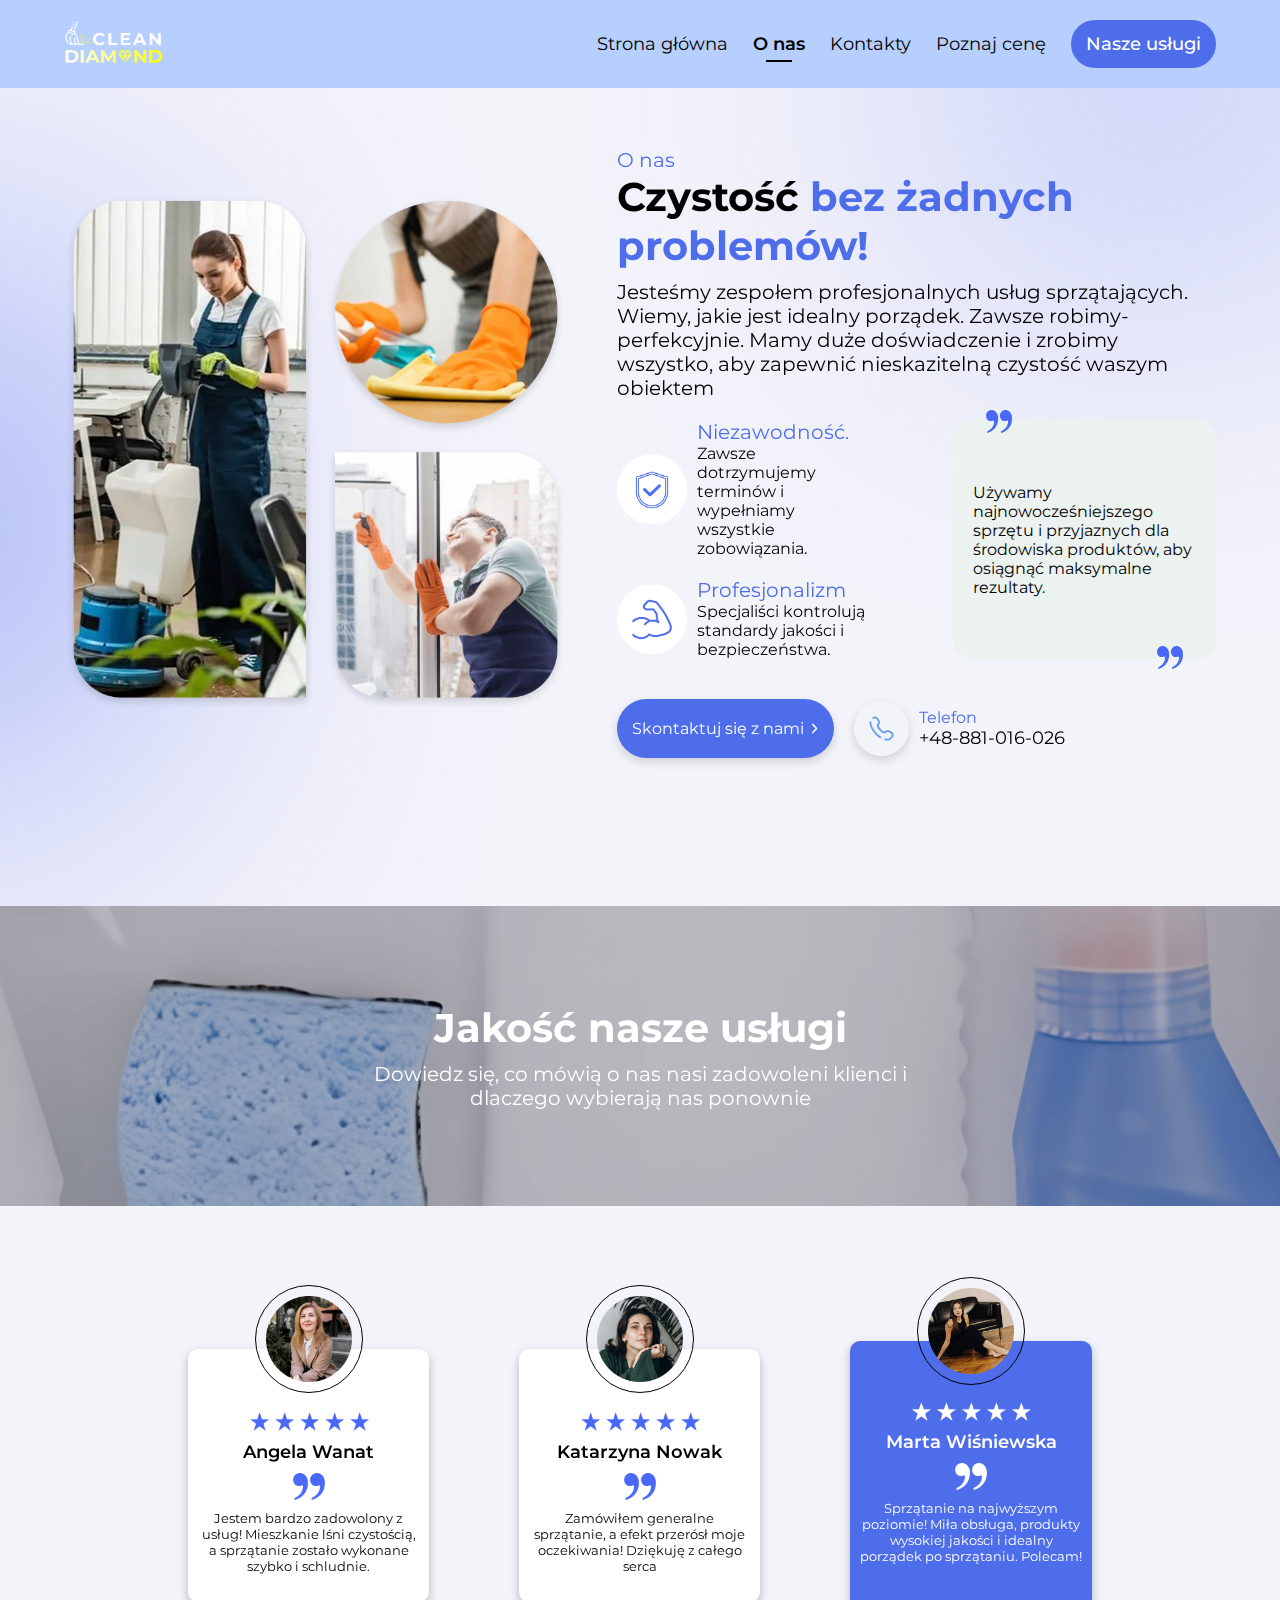
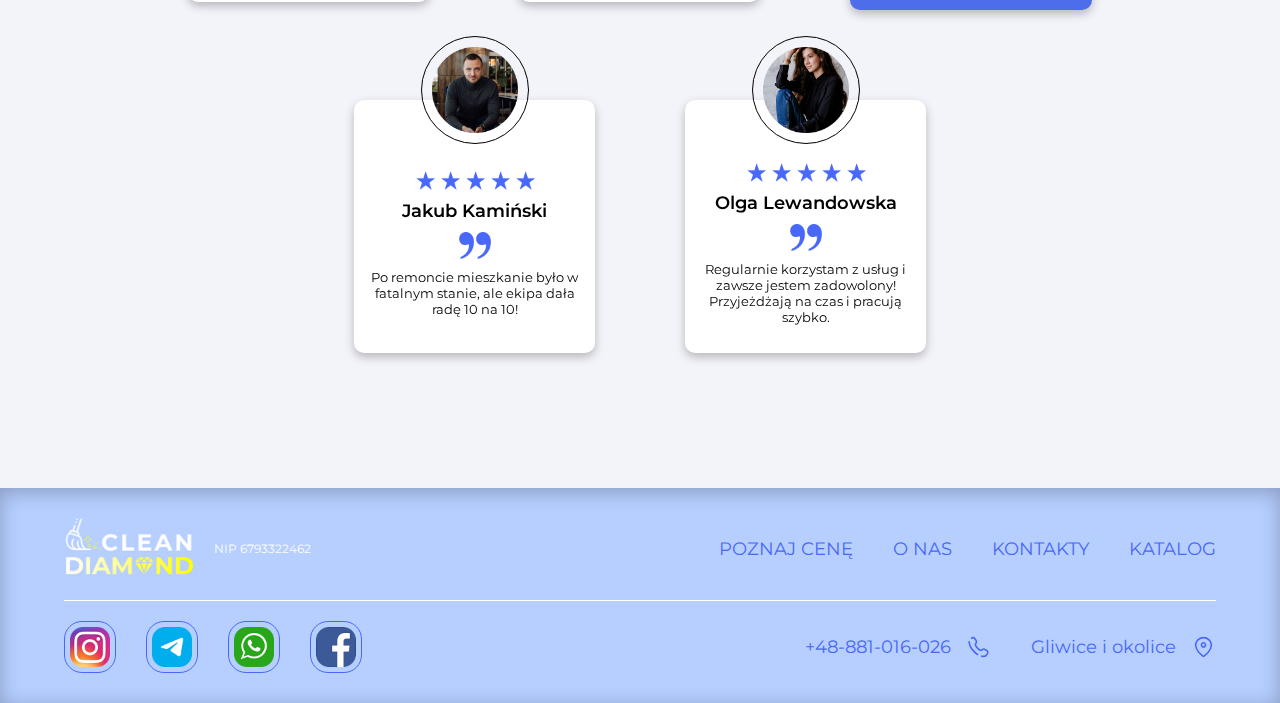
==== commit f36a79eb: "fix" ====
--- a/pages/about.html
+++ b/pages/about.html
@@ -39,7 +39,7 @@
             <a href="priceCalculator.html" class="navbar__link">
               <li>Poznaj cenę</li>
             </a>
-            <a class="navbar__btn" href="services.html">Katalog</a>
+            <a class="navbar__btn" href="services.html">Nasze usługi</a>
           </ul>
         </div>
         <button class="navbar__burger_btn">
@@ -49,7 +49,7 @@
     </div>
     <div class="header__mini_wrapper">
       <div class="header__mini_container">
-        <a class="header__mini_catalog_btn" href="services.html">Katalog</a>
+        <a class="header__mini_catalog_btn" href="services.html">Nasze usługi</a>
         <div class="headerr__mini_links_container">
           <a class="header__mini_link" href="../index.html">
             <div class="header__mini_link_info">
--- a/css/styles.css
+++ b/css/styles.css
@@ -228,6 +228,37 @@
 .hero__wrapper_calc,
 .services__wrapper {
   position: relative;
+}
+
+.hero__wrapper_home::after,
+.services__wrapper::after,
+.hero__wrapper_calc::after {
+  content: "";
+  position: fixed;
+  width: 250px;
+  height: 250px;
+  background: rgba(73, 104, 247);
+  border-radius: 50%;
+  filter: blur(200px);
+  top: 0;
+  right: 0;
+  transform: translate(0, -20%);
+  z-index: -1;
+}
+
+.hero__wrapper_about::after,
+.hero__wrapper_contact::after {
+  content: "";
+  position: fixed;
+  width: 250px;
+  height: 250px;
+  background: rgba(73, 104, 247);
+  border-radius: 50%;
+  filter: blur(200px);
+  top: 0;
+  right: 0;
+  transform: translate(0, -20%);
+  z-index: -1;
 }
 
 .services__wrapper::before {
@@ -361,14 +392,6 @@
   box-shadow: 0 4px 10px rgba(0, 0, 0, 0.15);
 }
 
-.hero__info_inst_btn_home {
-  background-color: var(--clr-yellow);
-  flex-shrink: 0;
-  border-radius: 45px;
-  padding: 13px;
-  box-shadow: 0 4px 10px rgba(0, 0, 0, 0.15);
-}
-
 .hero__info_price_btn_home img {
   width: 100%;
   height: 100%;
@@ -379,8 +402,8 @@
 .hero__info_inst_btn_home img {
   width: 100%;
   height: 100%;
-  max-width: 25px;
-  max-height: 25px;
+  max-width: 41px;
+  max-height: 41px;
 }
 
 .experience__wrapper {
@@ -527,7 +550,7 @@
   flex-wrap: wrap;
   gap: 130px;
   border-radius: 20px;
-  padding: 70px 0;
+  padding: 70px 20px;
   box-shadow: 0 4px 10px rgba(0, 0, 0, 0.1);
 }
 
@@ -1710,6 +1733,11 @@
 }
 
 @media (max-width: 1536px) {
+
+  .experience__companies_container {
+    gap: 100px;
+  }
+
   .experience__cards_container {
     gap: 4rem;
   }
@@ -1721,6 +1749,10 @@
   .reviews__cards__container.about {
     gap: 90px;
   }
+
+  .navbar__info {
+    gap: 20px;
+  }
 }
 
 @media (max-width: 1280px) {
@@ -1747,7 +1779,7 @@
 }
 
 @media (max-width: 1024px) {
-  
+
   .hero__wrapper_img_contact img {
     object-position: -1rem;
     height: 600px;
@@ -1764,7 +1796,7 @@
 
   .navbar__link,
   .navbar__btn {
-    font-size: 17px;
+    font-size: 15px;
   }
 
   .footer__divider {
@@ -1777,16 +1809,22 @@
     gap: 30px;
   }
 
-  .footer__top {
-    flex-direction: column;
-    gap: 30px;
-  }
-
+  .footer__top,
+  .footer__bottom,
   .footer__top_logo {
     flex-direction: column;
     gap: 30px;
   }
 
+  .footer__links_bottom {
+    flex-direction: column;
+    gap: 20px;
+  }
+
+  .footer__link_bottom img {
+    display: none;
+  }
+
   .footer__top_nip {
     font-size: 18px;
   }
@@ -1798,10 +1836,6 @@
   .footer__links_top {
     flex-direction: column;
     gap: 20px;
-  }
-
-  .footer__links_bottom {
-    display: none;
   }
 
   .footer__bottom {
@@ -2038,10 +2072,17 @@
   .services__card {
     padding: 10px 15px;
   }
+
+  .hero__wrapper_home::after,
+  .services__wrapper::after,
+  .hero__wrapper_calc::after,
+  .hero__wrapper_about::after,
+  .hero__wrapper_contact::after {
+    display: none;
+  }
 }
 
 @media (max-width: 640px) {
-
   .hero__services_divider {
     flex-direction: column;
     gap: 15px;
@@ -2084,6 +2125,10 @@
 }
 
 @media (max-width: 475px) {
+  .hero__info_price_btn_home {
+    flex: 1;
+    justify-content: center;
+  }
 
   .navbar__info_location {
     gap: 5px;
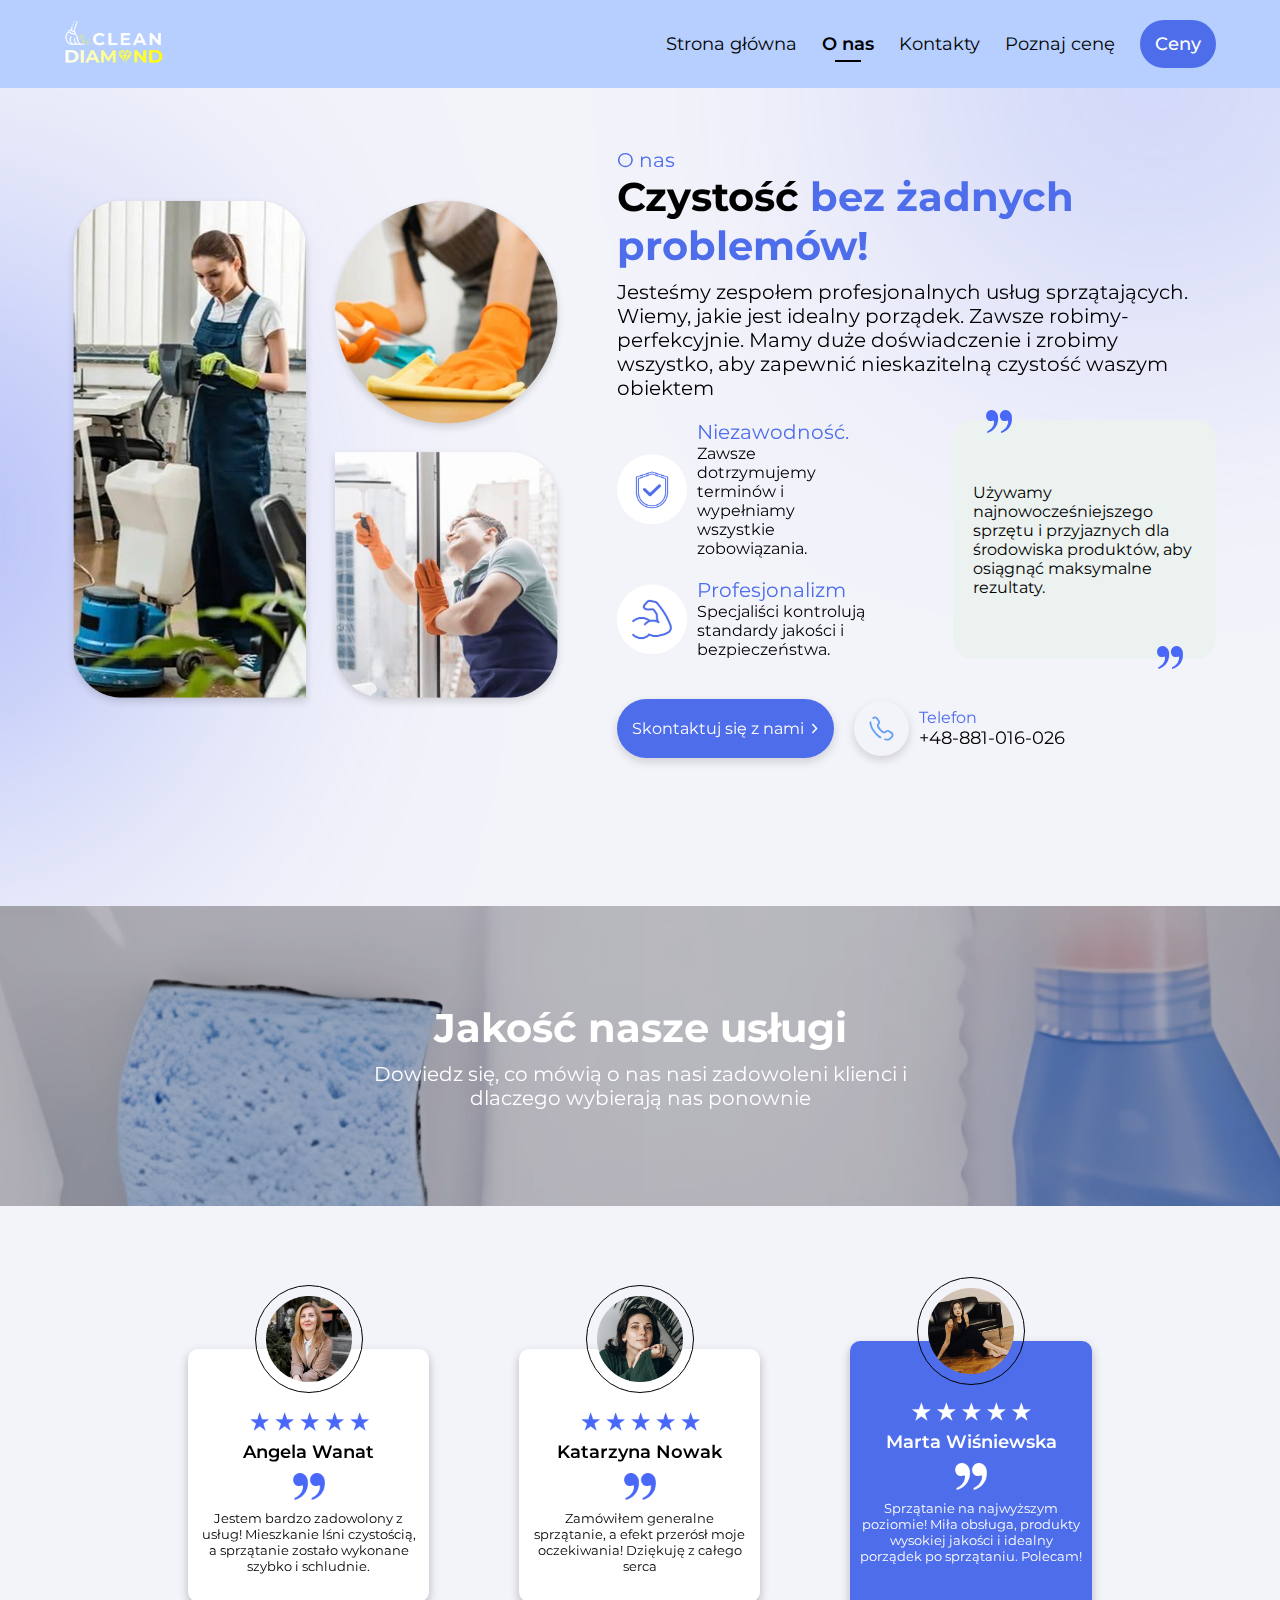
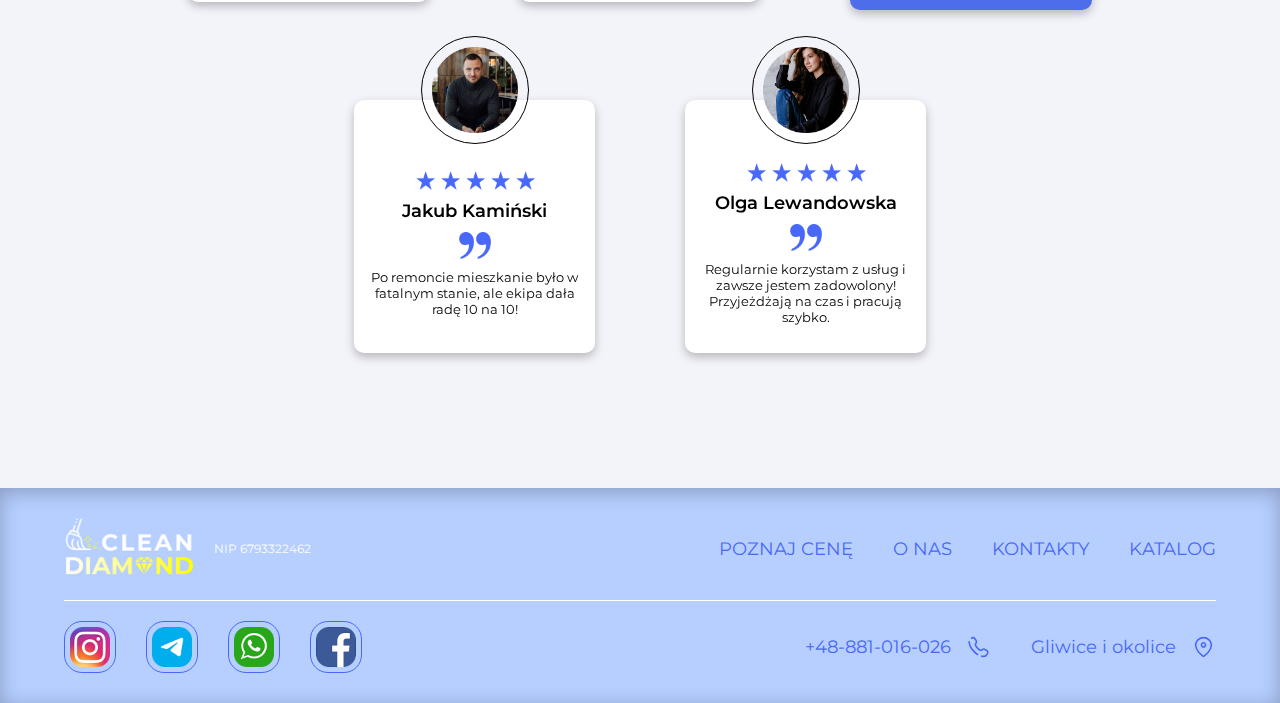
==== commit 023f145f: "fix" ====
--- a/pages/about.html
+++ b/pages/about.html
@@ -39,7 +39,7 @@
             <a href="priceCalculator.html" class="navbar__link">
               <li>Poznaj cenę</li>
             </a>
-            <a class="navbar__btn" href="services.html">Nasze usługi</a>
+            <a class="navbar__btn" href="services.html">Ceny</a>
           </ul>
         </div>
         <button class="navbar__burger_btn">
@@ -49,7 +49,7 @@
     </div>
     <div class="header__mini_wrapper">
       <div class="header__mini_container">
-        <a class="header__mini_catalog_btn" href="services.html">Nasze usługi</a>
+        <a class="header__mini_catalog_btn" href="services.html">Ceny</a>
         <div class="headerr__mini_links_container">
           <a class="header__mini_link" href="../index.html">
             <div class="header__mini_link_info">
--- a/css/styles.css
+++ b/css/styles.css
@@ -1732,6 +1732,49 @@
   display: none;
 }
 
+.contact__modal_wrapper {
+  pointer-events: none;
+  display: flex;
+  position: fixed;
+  top: 0;
+  z-index: 10;
+  height: fit-content;
+  justify-content: center;
+  left: 50%;
+  transform: translate(-50%, -150%);
+  margin-top: 8px;
+  transition: transform 0.25s ease-in-out;
+}
+
+.contact__modal_wrapper.visible {
+  transform: translate(-50%, 0);
+}
+
+.contact__modal_container {
+  pointer-events: auto;
+  display: flex;
+  align-items: center;
+  height: fit-content;
+  overflow-wrap: anywhere;
+  background-color: var(--clr-white);
+  border-radius: 50px;
+  padding: 10px 16px;
+  max-width: 418px;
+  gap: 8px;
+}
+
+.contact__modal_container img {
+  width: 100%;
+  height: 100%;
+  max-width: 50px;
+  max-height: 50px;
+}
+
+.contact__modal_text {
+  font-size: 20px;
+  user-select: none;
+}
+
 @media (max-width: 1536px) {
 
   .experience__companies_container {
@@ -2080,9 +2123,18 @@
   .hero__wrapper_contact::after {
     display: none;
   }
+
+  .contact__modal_wrapper {
+    margin-top: 5px;
+  }
 }
 
 @media (max-width: 640px) {
+
+  .contact__modal_text {
+    font-size: 18px;
+  }
+
   .hero__services_divider {
     flex-direction: column;
     gap: 15px;
